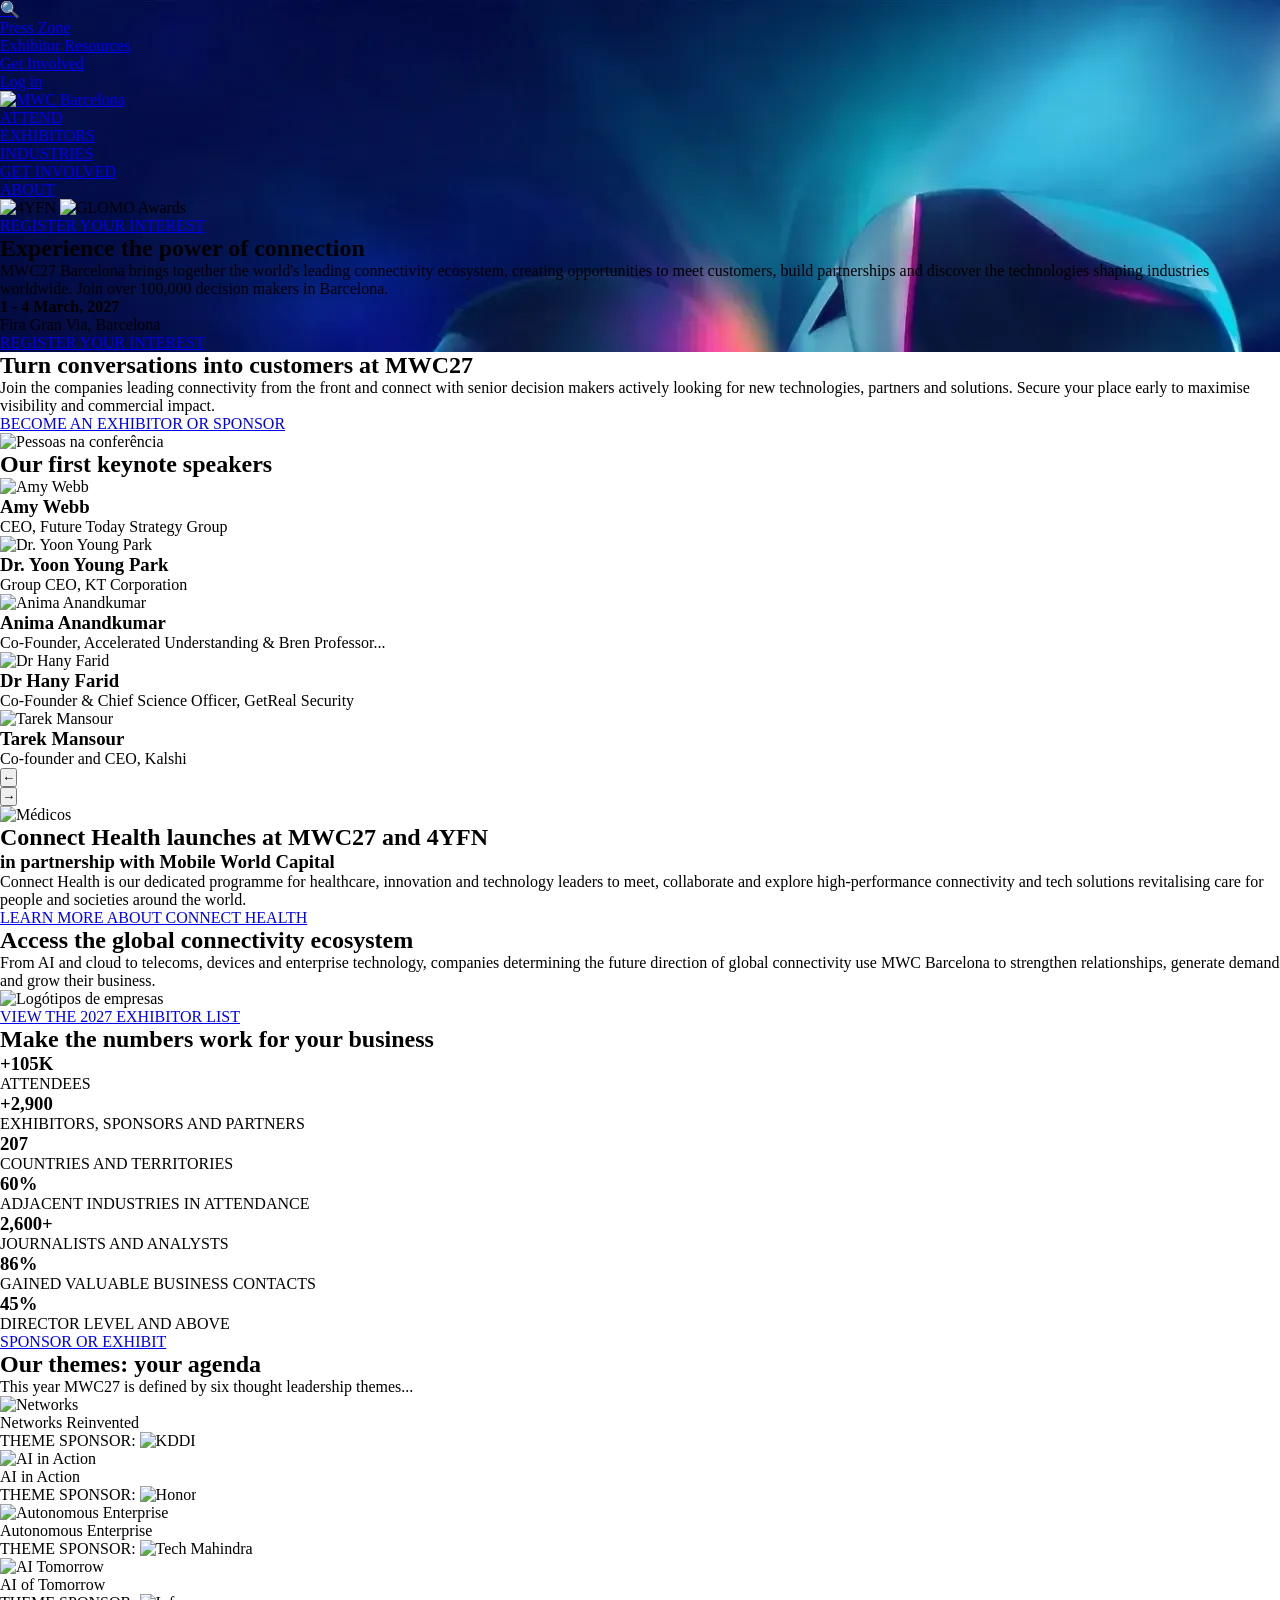
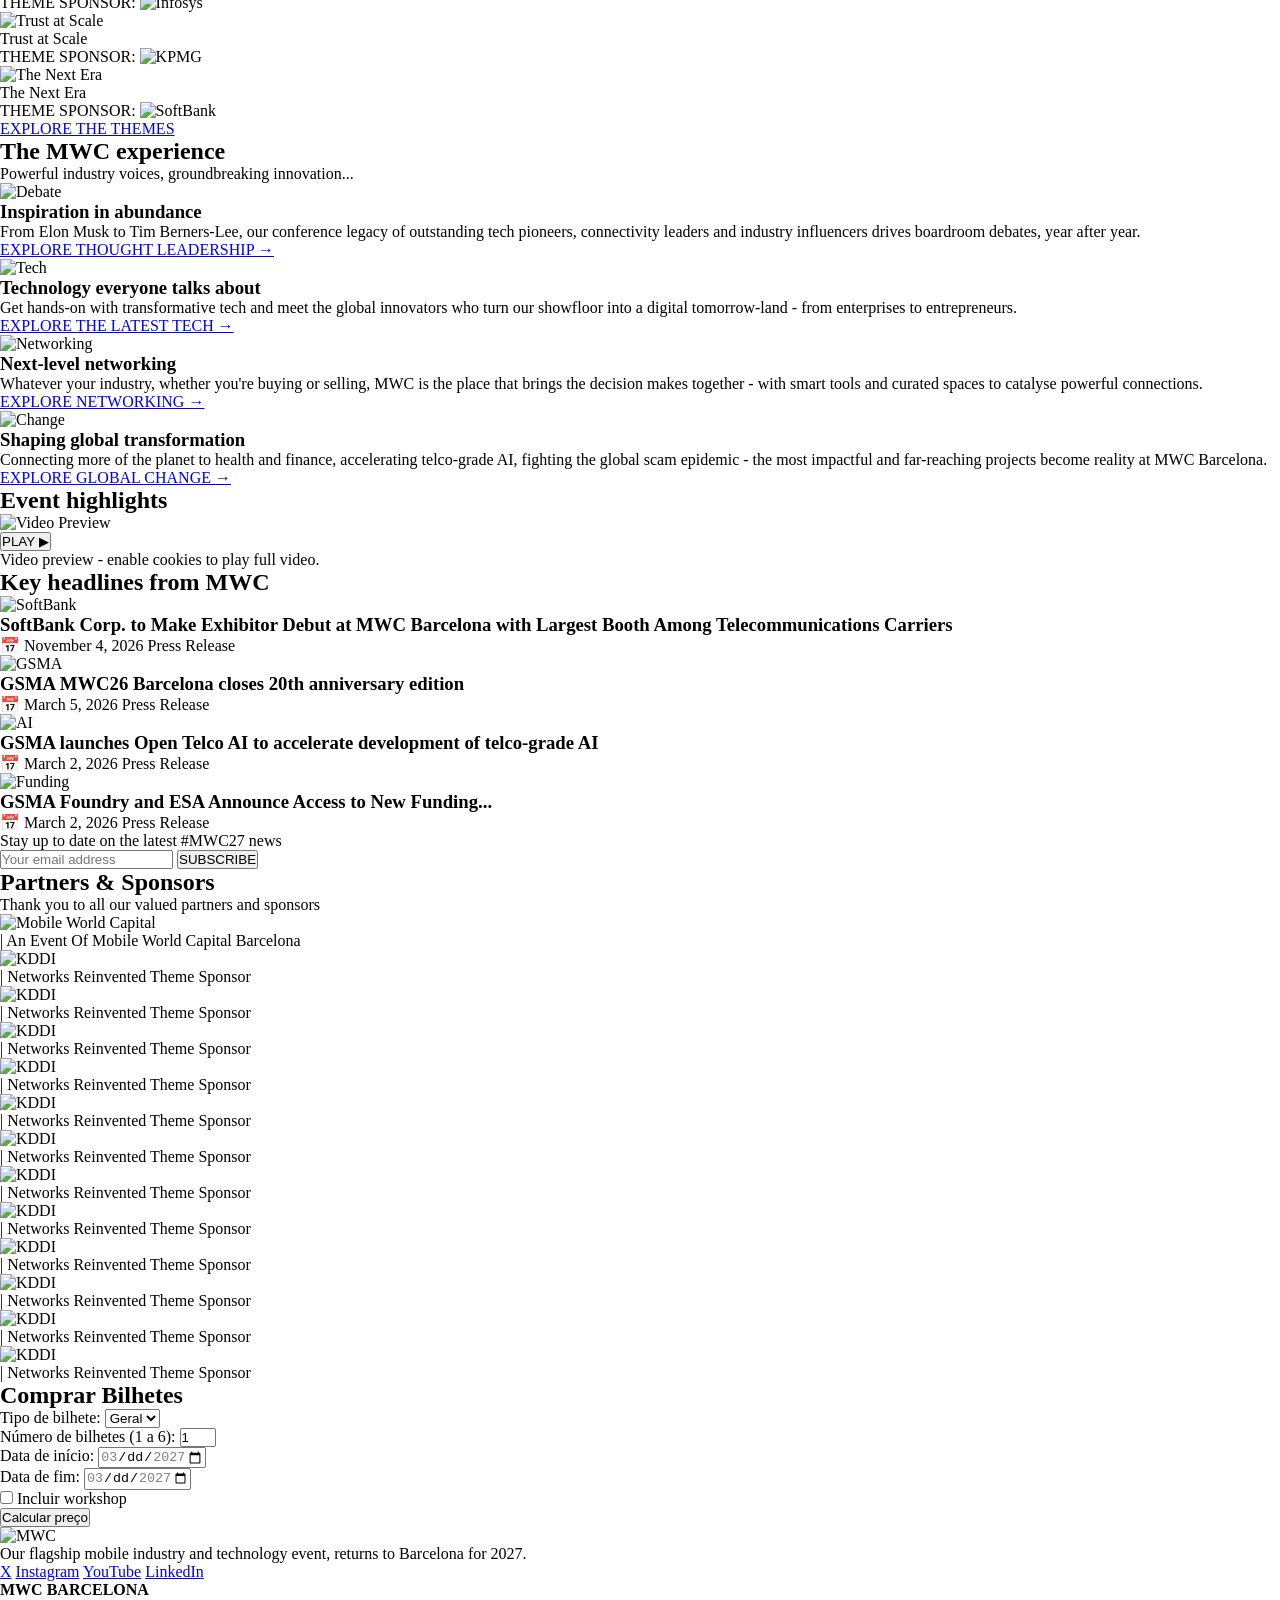
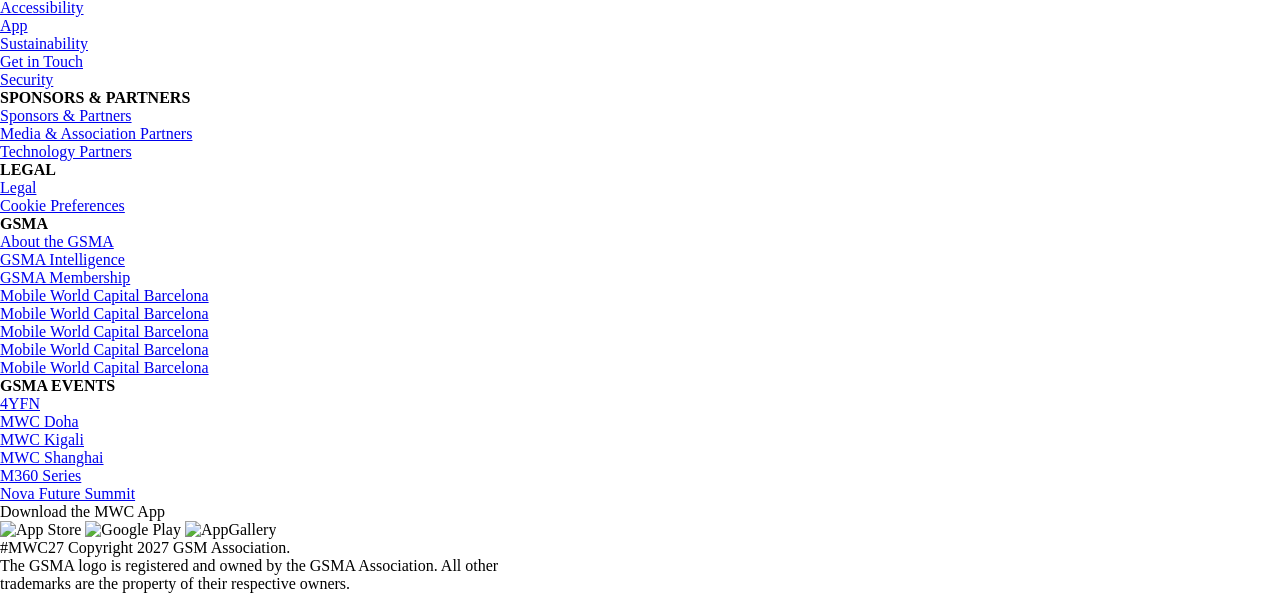
==== mwc_barcelona/index.html @ e2a510a7 "Add files via upload" ====
<!DOCTYPE html>
<html lang="en">
<head>
    <meta charset="UTF-8">
    <meta name="viewport" content="width=device-width, initial-scale=1.0">
    <title>MWC Barcelona</title>
    <link rel="stylesheet" href="style.css">
</head>
<body>

    <!-- ================= 1. HERO & HEADER (Imagem 1) ================= -->
    <div class="hero-background">
        <!-- Barra Topo -->
         
        <div class="top-bar">
            <ul class="top-links">
                <li><a href="#">🔍</a></li>
                <li><a href="#">Press Zone</a></li>
                <li><a href="#">Exhibitor Resources</a></li>
                <li><a href="#">Get Involved</a></li>
                <li><a href="#">Log in</a></li>
            </ul>
        </div>

        <!-- Header Principal -->
        <header class="main-header">
            <a href="#" class="logo-mwc">
                <img src="img/mwc-logo.png" alt="MWC Barcelona">
            </a>

            <nav class="navegacao-principal">
                <ul class="menu-links">
                    <li><a href="#">ATTEND</a></li>
                    <li><a href="#">EXHIBITORS</a></li>
                    <li><a href="#">INDUSTRIES</a></li>
                    <li><a href="#">GET INVOLVED</a></li>
                    <li><a href="#">ABOUT</a></li>
                </ul>

                <div class="logos-secundarios">
                    <img src="img/logo-4yfn.png" alt="4YFN">
                    <img src="img/logo-glomo.png" alt="GLOMO Awards">
                </div>

                <a href="#" class="botao-rosa">REGISTER YOUR INTEREST</a>
            </nav>
        </header>

        <!-- Texto do Hero -->
        <section class="hero-content">
            <h1>Experience the power of connection</h1>
            <p>MWC27 Barcelona brings together the world's leading connectivity ecosystem, creating opportunities to meet customers, build partnerships and discover the technologies shaping industries worldwide. Join over 100,000 decision makers in Barcelona.</p>
            <p class="event-details"><strong>1 - 4 March, 2027</strong><br>Fira Gran Via, Barcelona</p>
            <a href="#" class="botao-rosa">REGISTER YOUR INTEREST</a>
        </section>
    </div>

    <!-- ================= 2. TURN CONVERSATIONS (Imagem 2) ================= -->
    <section class="section-turn-conversations">
        <div class="container">
            <div class="texto">
                <h2>Turn conversations into customers at MWC27</h2>
                <p>Join the companies leading connectivity from the front and connect with senior decision makers actively looking for new technologies, partners and solutions. Secure your place early to maximise visibility and commercial impact.</p>
                <a href="#" class="botao-azul">BECOME AN EXHIBITOR OR SPONSOR</a>
            </div>
            <div class="imagem">
                <img src="img/mwc-crowd.jpg" alt="Pessoas na conferência">
            </div>
        </div>
    </section>

    <!-- ================= 3. KEYNOTE SPEAKERS (Imagem 3) ================= -->
    <section class="section-speakers">
        <h2>Our first keynote speakers</h2>
        
        <!-- CARROSSEL (Vais precisar de JS ou apenas CSS para fazer deslizar. O HTML é só a estrutura) -->
        <div class="carrossel-speakers">
            <article class="card-speaker">
                <img src="img/speaker1.jpg" alt="Amy Webb">
                <h3>Amy Webb</h3>
                <p>CEO, Future Today Strategy Group</p>
            </article>
            <article class="card-speaker">
                <img src="img/speaker2.jpg" alt="Dr. Yoon Young Park">
                <h3>Dr. Yoon Young Park</h3>
                <p>Group CEO, KT Corporation</p>
            </article>
            <article class="card-speaker">
                <img src="img/speaker3.jpg" alt="Anima Anandkumar">
                <h3>Anima Anandkumar</h3>
                <p>Co-Founder, Accelerated Understanding & Bren Professor...</p>
            </article>
            <article class="card-speaker">
                <img src="img/speaker4.jpg" alt="Dr Hany Farid">
                <h3>Dr Hany Farid</h3>
                <p>Co-Founder & Chief Science Officer, GetReal Security</p>
            </article>
            <article class="card-speaker">
                <img src="img/speaker5.jpg" alt="Tarek Mansour">
                <h3>Tarek Mansour</h3>
                <p>Co-founder and CEO, Kalshi</p>
            </article>
        </div>
        
        <!-- Botões do carrossel -->
        <div class="botoes-carrossel">
            <button type="button" class="btn-seta">←</button>
            <div class="linha-progresso"></div>
            <button type="button" class="btn-seta">→</button>
        </div>
    </section>

    <!-- ================= 4. CONNECT HEALTH (Imagem 4) ================= -->
    <section class="section-connect-health">
        <div class="container">
            <div class="imagem">
                <img src="img/doctors.jpg" alt="Médicos">
            </div>
            <div class="texto">
                <h2>Connect Health launches at MWC27 and 4YFN</h2>
                <h3>in partnership with Mobile World Capital</h3>
                <p>Connect Health is our dedicated programme for healthcare, innovation and technology leaders to meet, collaborate and explore high-performance connectivity and tech solutions revitalising care for people and societies around the world.</p>
                <a href="#" class="botao-azul">LEARN MORE ABOUT CONNECT HEALTH</a>
            </div>
        </div>
    </section>

    <!-- ================= 5. ECOSYSTEM (Imagem 5) ================= -->
    <section class="section-ecosystem">
        <h2>Access the global connectivity ecosystem</h2>
        <p>From AI and cloud to telecoms, devices and enterprise technology, companies determining the future direction of global connectivity use MWC Barcelona to strengthen relationships, generate demand and grow their business.</p>
        
        <!-- Imagem gigante do círculo com os logótipos -->
        <div class="imagem-ecossistema">
            <img src="img/circulo-empresas.png" alt="Logótipos de empresas">
        </div>
        
        <a href="#" class="botao-azul">VIEW THE 2027 EXHIBITOR LIST</a>
    </section>

    <!-- ================= 6. NÚMEROS (Imagem 6) ================= -->
    <section class="section-numeros">
        <h2>Make the numbers work for your business</h2>
        <div class="grid-numeros">
            <div class="card-numero">
                <h3>+105K</h3>
                <p>ATTENDEES</p>
            </div>
            <div class="card-numero">
                <h3>+2,900</h3>
                <p>EXHIBITORS, SPONSORS AND PARTNERS</p>
            </div>
            <div class="card-numero">
                <h3>207</h3>
                <p>COUNTRIES AND TERRITORIES</p>
            </div>
            <div class="card-numero">
                <h3>60%</h3>
                <p>ADJACENT INDUSTRIES IN ATTENDANCE</p>
            </div>
            <div class="card-numero">
                <h3>2,600+</h3>
                <p>JOURNALISTS AND ANALYSTS</p>
            </div>
            <div class="card-numero">
                <h3>86%</h3>
                <p>GAINED VALUABLE BUSINESS CONTACTS</p>
            </div>
            <div class="card-numero">
                <h3>45%</h3>
                <p>DIRECTOR LEVEL AND ABOVE</p>
            </div>
        </div>
        <a href="#" class="botao-azul">SPONSOR OR EXHIBIT</a>
    </section>

    <!-- ================= 7. THEMES (Imagem 7) ================= -->
    <section class="section-temas">
        <h2>Our themes: your agenda</h2>
        <p>This year MWC27 is defined by six thought leadership themes...</p>
        
        <div class="grid-temas">
            <article class="card-tema">
                <img src="img/tema-networks.png" alt="Networks">
                <p>Networks Reinvented</p>
                <span>THEME SPONSOR:</span>
                <img src="img/logo-kddi.png" alt="KDDI">
            </article>
            <article class="card-tema">
                <img src="img/tema-ai.png" alt="AI in Action">
                <p>AI in Action</p>
                <span>THEME SPONSOR:</span>
                <img src="img/logo-honor.png" alt="Honor">
            </article>
            <article class="card-tema">
                <img src="img/tema-autonomous.png" alt="Autonomous Enterprise">
                <p>Autonomous Enterprise</p>
                <span>THEME SPONSOR:</span>
                <img src="img/logo-techm.png" alt="Tech Mahindra">
            </article>
            <article class="card-tema">
                <img src="img/tema-ai-tomorrow.png" alt="AI Tomorrow">
                <p>AI of Tomorrow</p>
                <span>THEME SPONSOR:</span>
                <img src="img/logo-infosys.png" alt="Infosys">
            </article>
            <article class="card-tema">
                <img src="img/tema-trust.png" alt="Trust at Scale">
                <p>Trust at Scale</p>
                <span>THEME SPONSOR:</span>
                <img src="img/logo-kpmg.png" alt="KPMG">
            </article>
            <article class="card-tema">
                <img src="img/tema-era.png" alt="The Next Era">
                <p>The Next Era</p>
                <span>THEME SPONSOR:</span>
                <img src="img/logo-softbank.png" alt="SoftBank">
            </article>
        </div>
        <a href="#" class="botao-azul">EXPLORE THE THEMES</a>
    </section>

    <!-- ================= 8. MWC EXPERIENCE (Imagem 8) ================= -->
    <section class="section-experience">
        <h2>The MWC experience</h2>
        <p>Powerful industry voices, groundbreaking innovation...</p>
        
        <div class="grid-experience">
            <article class="card-experience">
                <img src="img/exp1.jpg" alt="Debate">
                <h3>Inspiration in abundance</h3>
                <p>From Elon Musk to Tim Berners-Lee, our conference legacy of outstanding tech pioneers, connectivity leaders and industry influencers drives boardroom debates, year after year.</p>
                <a href="#">EXPLORE THOUGHT LEADERSHIP →</a>
            </article>
            <article class="card-experience">
                <img src="img/exp2.jpg" alt="Tech">
                <h3>Technology everyone talks about</h3>
                <p>Get hands-on with transformative tech and meet the global innovators who turn our showfloor into a digital tomorrow-land - from enterprises to entrepreneurs.</p>
                <a href="#">EXPLORE THE LATEST TECH →</a>
            </article>
            <article class="card-experience">
                <img src="img/exp3.jpg" alt="Networking">
                <h3>Next-level networking</h3>
                <p>Whatever your industry, whether you're buying or selling, MWC is the place that brings the decision makes together - with smart tools and curated spaces to catalyse powerful connections.</p>
                <a href="#">EXPLORE NETWORKING →</a>
            </article>
            <article class="card-experience">
                <img src="img/exp4.jpg" alt="Change">
                <h3>Shaping global transformation</h3>
                <p>Connecting more of the planet to health and finance, accelerating telco-grade AI, fighting the global scam epidemic - the most impactful and far-reaching projects become reality at MWC Barcelona.</p>
                <a href="#">EXPLORE GLOBAL CHANGE →</a>
            </article>
        </div>
    </section>

    <!-- ================= 9. EVENT HIGHLIGHTS (Imagem 9) ================= -->
    <section class="section-highlights">
        <h2>Event highlights</h2>
        <div class="video-container">
            <img src="img/video-placeholder.jpg" alt="Video Preview">
            <!-- Só para simular a barra do player de vídeo -->
            <div class="video-overlay">
                <button class="btn-play">PLAY ▶</button>
                <p>Video preview - enable cookies to play full video.</p>
            </div>
        </div>
    </section>

    <!-- ================= 10. HEADLINES (Imagem 10) ================= -->
    <section class="section-headlines">
        <h2>Key headlines from MWC</h2>
        
        <div class="layout-headlines">
            <!-- Notícia Grande à Esquerda -->
            <article class="noticia-destaque">
                <img src="img/news-main.jpg" alt="SoftBank">
                <h3>SoftBank Corp. to Make Exhibitor Debut at MWC Barcelona with Largest Booth Among Telecommunications Carriers</h3>
                <p class="data">📅 November 4, 2026 <span class="tag-rosa">Press Release</span></p>
            </article>

            <!-- Notícias Pequenas à Direita -->
            <div class="noticias-secundarias">
                <article class="noticia-pequena">
                    <img src="img/news1.jpg" alt="GSMA">
                    <div>
                        <h3>GSMA MWC26 Barcelona closes 20th anniversary edition</h3>
                        <p class="data">📅 March 5, 2026 <span class="tag-rosa">Press Release</span></p>
                    </div>
                </article>
                <article class="noticia-pequena">
                    <img src="img/news2.jpg" alt="AI">
                    <div>
                        <h3>GSMA launches Open Telco AI to accelerate development of telco-grade AI</h3>
                        <p class="data">📅 March 2, 2026 <span class="tag-rosa">Press Release</span></p>
                    </div>
                </article>
                <article class="noticia-pequena">
                    <img src="img/news3.jpg" alt="Funding">
                    <div>
                        <h3>GSMA Foundry and ESA Announce Access to New Funding...</h3>
                        <p class="data">📅 March 2, 2026 <span class="tag-rosa">Press Release</span></p>
                    </div>
                </article>
            </div>
        </div>
    </section>

    <!-- ================= 11. NEWSLETTER (Imagem 11) ================= -->
    <section class="section-newsletter">
        <div class="container">
            <p>Stay up to date on the latest #MWC27 news</p>
            <form>
                <input type="email" placeholder="Your email address">
                <button type="button">SUBSCRIBE</button>
            </form>
        </div>
    </section>

    <!-- ================= 12. PARTNERS (Imagem 12) ================= -->
    <section class="section-partners">
        <h2>Partners & Sponsors</h2>
        <p>Thank you to all our valued partners and sponsors</p>
        
        <div class="grid-partners">
            <!-- Exemplo de um logótipo. Vais repetir para todos -->
            <div class="partner-card">
                <img src="img/partner1.png" alt="Mobile World Capital">
                <p>| An Event Of Mobile World Capital Barcelona</p>
            </div>
            <div class="partner-card">
                <img src="img/partner2.png" alt="KDDI">
                <p>| Networks Reinvented Theme Sponsor</p>
            </div>
            <div class="partner-card">
                <img src="img/partner2.png" alt="KDDI">
                <p>| Networks Reinvented Theme Sponsor</p>
            </div>
            <div class="partner-card">
                <img src="img/partner2.png" alt="KDDI">
                <p>| Networks Reinvented Theme Sponsor</p>
            </div>
            <div class="partner-card">
                <img src="img/partner2.png" alt="KDDI">
                <p>| Networks Reinvented Theme Sponsor</p>
            </div>
            <div class="partner-card">
                <img src="img/partner2.png" alt="KDDI">
                <p>| Networks Reinvented Theme Sponsor</p>
            </div>
            <div class="partner-card">
                <img src="img/partner2.png" alt="KDDI">
                <p>| Networks Reinvented Theme Sponsor</p>
            </div>
            <div class="partner-card">
                <img src="img/partner2.png" alt="KDDI">
                <p>| Networks Reinvented Theme Sponsor</p>
            </div>
            <div class="partner-card">
                <img src="img/partner2.png" alt="KDDI">
                <p>| Networks Reinvented Theme Sponsor</p>
            </div>
            <div class="partner-card">
                <img src="img/partner2.png" alt="KDDI">
                <p>| Networks Reinvented Theme Sponsor</p>
            </div>
            <div class="partner-card">
                <img src="img/partner2.png" alt="KDDI">
                <p>| Networks Reinvented Theme Sponsor</p>
            </div>
            <div class="partner-card">
                <img src="img/partner2.png" alt="KDDI">
                <p>| Networks Reinvented Theme Sponsor</p>
            </div>
            <div class="partner-card">
                <img src="img/partner2.png" alt="KDDI">
                <p>| Networks Reinvented Theme Sponsor</p>
            </div>
        </div>
    </section>

        <!-- ================= SECÇÃO DE BILHETES ================= -->
    <section class="section-bilhetes">
        <div class="container-bilhetes">
            <h2>Comprar Bilhetes</h2>
            
            <!-- FORMULÁRIO -->
            <form id="form-bilhetes">
                
                <!-- Tipo de Bilhete -->
                <div class="campo-form">
                    <label for="tipo-bilhete">Tipo de bilhete:</label>
                    <select id="tipo-bilhete">
                        <option value="geral">Geral</option>
                        <option value="vip">VIP</option>
                    </select>
                </div>

                <!-- Número de Bilhetes -->
                <div class="campo-form">
                    <label for="num-bilhetes">Número de bilhetes (1 a 6):</label>
                    <input type="number" id="num-bilhetes" min="1" max="6" value="1">
                </div>

                <!-- Datas -->
                <div class="campo-form">
                    <label for="data-inicio">Data de início:</label>
                    <input type="date" id="data-inicio" min="2027-03-15" max="2027-03-21">
                </div>

                <div class="campo-form">
                    <label for="data-fim">Data de fim:</label>
                    <input type="date" id="data-fim" min="2027-03-15" max="2027-03-21">
                </div>

                <!-- Workshop -->
                <div class="campo-form checkbox-form">
                    <label>
                        <input type="checkbox" id="incluir-workshop"> Incluir workshop
                    </label>
                </div>

                <!-- Botão -->
                <button type="button" id="btn-calcular">Calcular preço</button>
            </form>

            <!-- ÁREA DE RESULTADOS (O JavaScript vai preencher e mostrar isto) -->
            <div id="resultados" style="display: none;">
                
                <h3>Programa</h3>
                <ul id="lista-programa"></ul>

                <h3>Bilhetes</h3>
                <p id="lista-bilhetes"></p>

                <h3>Preço Total</h3>
                <p id="preco-total">
                    <span id="valor-total"></span> 
                    <button type="button" id="btn-detalhes">(ver detalhes)</button>
                </p>
                
                <!-- Caixa de detalhes escondida -->
                <div id="detalhes-preco" style="display: none;"></div>

                <!-- Botões de Ação -->
                <div id="acoes" style="display: none;">
                    <button type="button" id="btn-confirmar">Confirmar</button>
                    <button type="button" id="btn-cancelar">Cancelar</button>
                </div>

                <!-- Formulário Final do Comprador -->
                <div id="form-comprador" style="display: none;">
                    <h3>Dados do Comprador</h3>
                    <label for="nome">Nome:</label>
                    <input type="text" id="nome">
                    
                    <label for="email">Email:</label>
                    <input type="email" id="email">
                    
                    <p id="erro-comprador" style="display: none; color: red;"></p>
                    
                    <button type="button" id="btn-finalizar">Finalizar Compra</button>
                </div>

                <!-- Mensagem de Sucesso -->
                <p id="mensagem-sucesso" style="display: none;"></p>

            </div>
        </div>
    </section>


    <!-- ================= 13. FOOTER (Imagem 13) ================= -->
    <footer class="main-footer">
        <div class="footer-content">
            <div class="footer-col logo-col">
                <img src="img/mwc-logo-branco.png" alt="MWC">
                <p>Our flagship mobile industry and technology event, returns to Barcelona for 2027.</p>
                <div class="redes-sociais">
                    <!-- Ícones SVG das redes sociais -->
                    <a href="#">X</a>
                    <a href="#">Instagram</a>
                    <a href="#">YouTube</a>
                    <a href="#">LinkedIn</a>
                </div>
            </div>
            
            <div class="footer-col">
                <h4>MWC BARCELONA</h4>
                <ul>
                    <li><a href="#">Accessibility</a></li>
                    <li><a href="#">App</a></li>
                    <li><a href="#">Sustainability</a></li>
                    <li><a href="#">Get in Touch</a></li>
                    <li><a href="#">Security</a></li>
                </ul>
            </div>

            <div class="footer-col">
                <h4>SPONSORS & PARTNERS</h4>
                <ul>
                    <li><a href="#">Sponsors & Partners</a></li>
                    <li><a href="#">Media & Association Partners</a></li>
                    <li><a href="#">Technology Partners</a></li>
                </ul>
                <h4>LEGAL</h4>
                <ul>
                    <li><a href="#">Legal</a></li>
                    <li><a href="#">Cookie Preferences</a></li>
                </ul>
            </div>

            <div class="footer-col">
                <h4>GSMA</h4>
                <ul>
                    <li><a href="#">About the GSMA</a></li>
                    <li><a href="#">GSMA Intelligence</a></li>
                    <li><a href="#">GSMA Membership</a></li>
                    <li><a href="#">Mobile World Capital Barcelona</a></li>
                    <li><a href="#">Mobile World Capital Barcelona</a></li>
                    <li><a href="#">Mobile World Capital Barcelona</a></li>
                    <li><a href="#">Mobile World Capital Barcelona</a></li>
                    <li><a href="#">Mobile World Capital Barcelona</a></li>
                </ul>
            </div>

            <div class="footer-col">
                <h4>GSMA EVENTS</h4>
                <ul>
                    <li><a href="#">4YFN</a></li>
                    <li><a href="#">MWC Doha</a></li>
                    <li><a href="#">MWC Kigali</a></li>
                    <li><a href="#">MWC Shanghai</a></li>
                    <li><a href="#">M360 Series</a></li>
                    <li><a href="#">Nova Future Summit</a></li>
                </ul>
            </div>
        </div>
        
        <div class="footer-bottom">
            <div class="app-download">
                <p>Download the MWC App</p>
                <div class="botoes-app">
                    <img src="img/app-store.png" alt="App Store">
                    <img src="img/google-play.png" alt="Google Play">
                    <img src="img/app-gallery.png" alt="AppGallery">
                </div>
            </div>
            <div class="copyright">
                <p>#MWC27 Copyright 2027 GSM Association.<br>The GSMA logo is registered and owned by the GSMA Association. All other<br>trademarks are the property of their respective owners.</p>
            </div>
        </div>
    </footer>

    <script src="script.js"></script>
</body>
</html>
---- mwc_barcelona/style.css ----
*{
    padding: 0;
    margin: 0;
    
}

.hero-background{
    background-image: url(imgs/header/imgi_84_mwcbarcelona_fallback_hero_bg.webp);
}
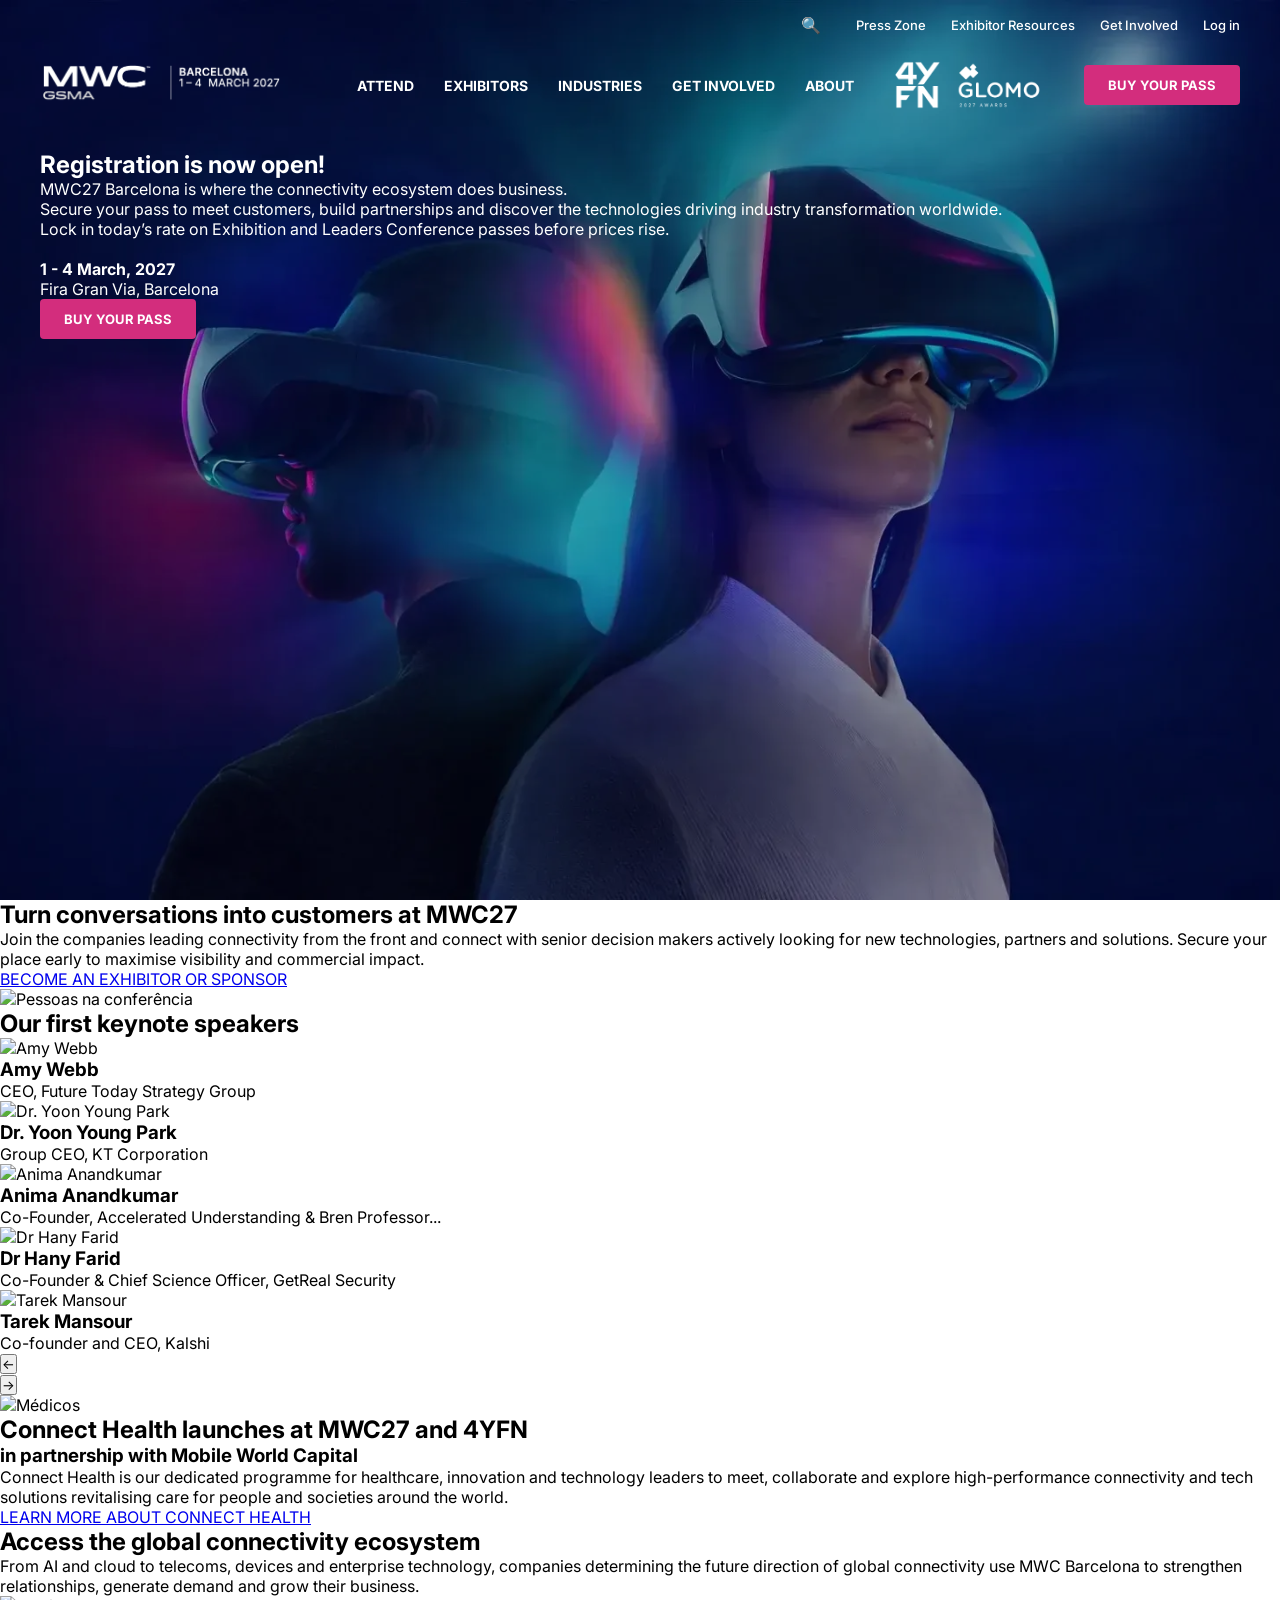
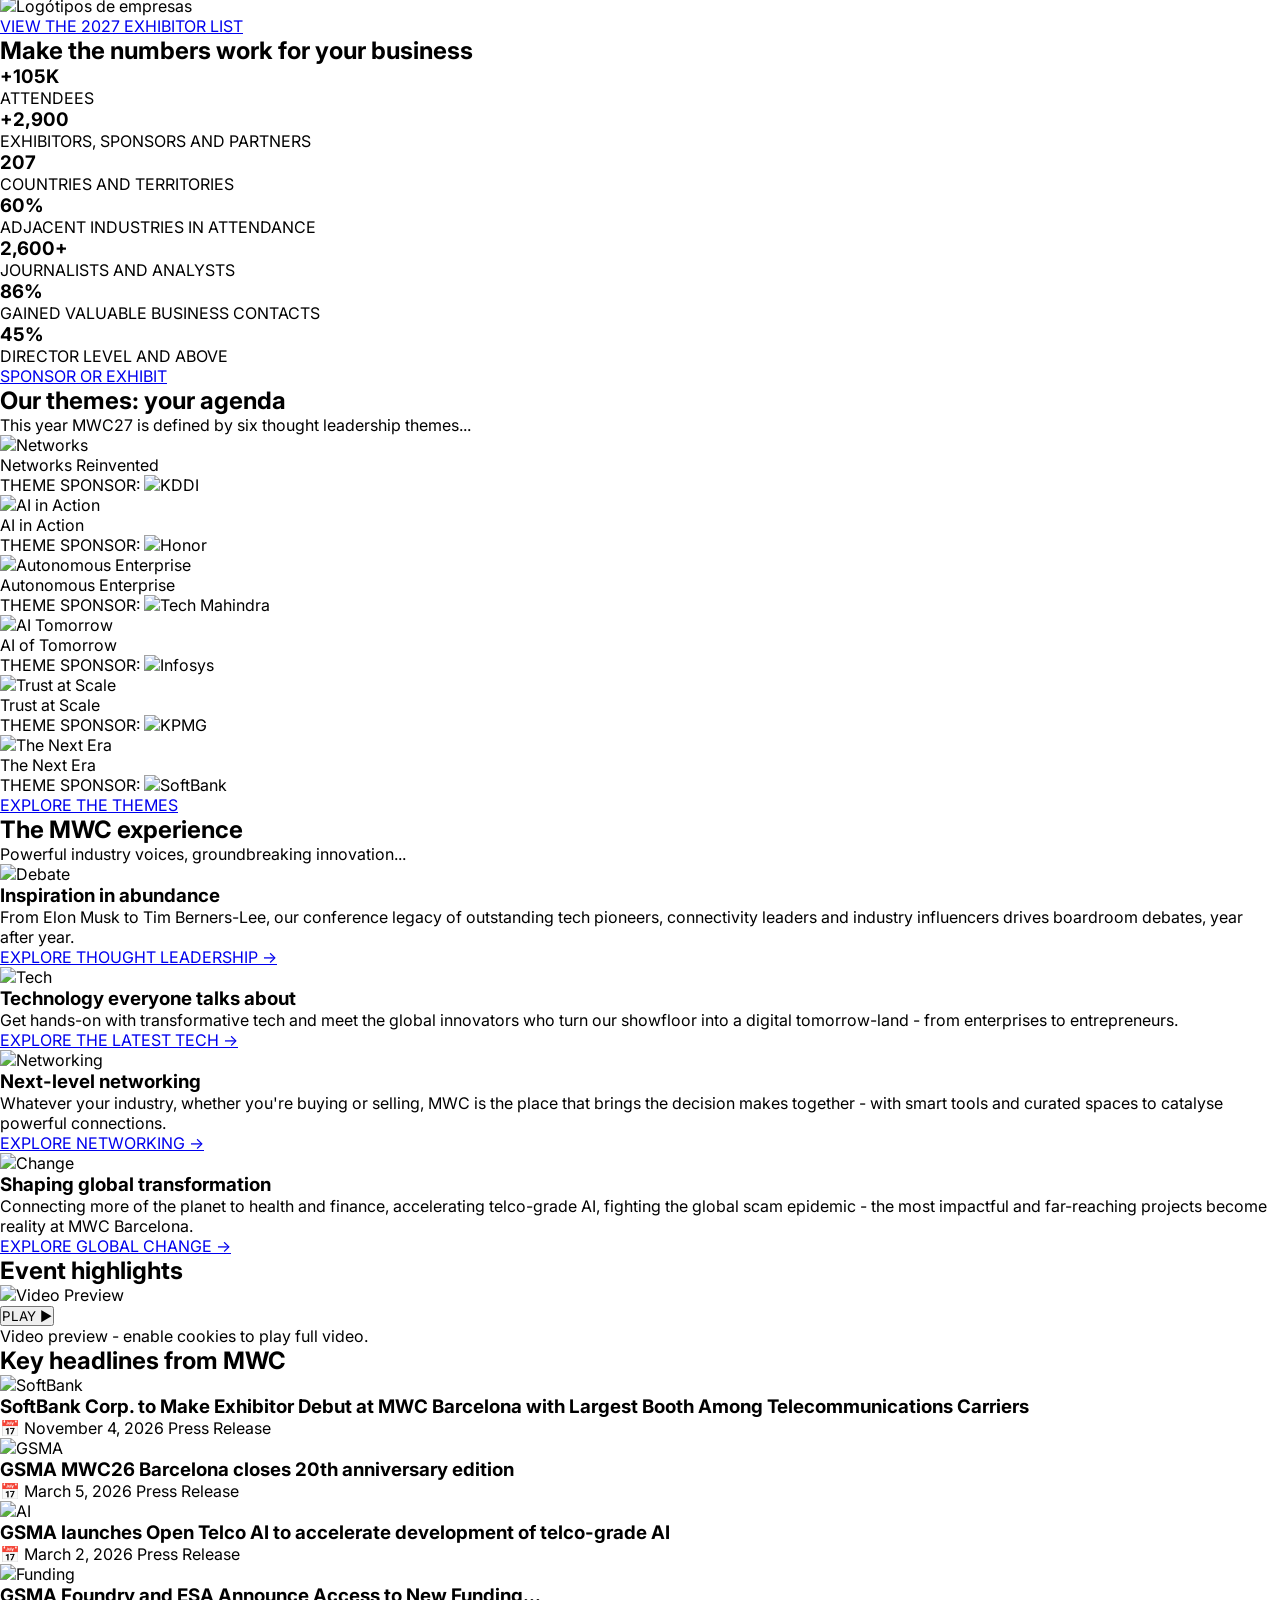
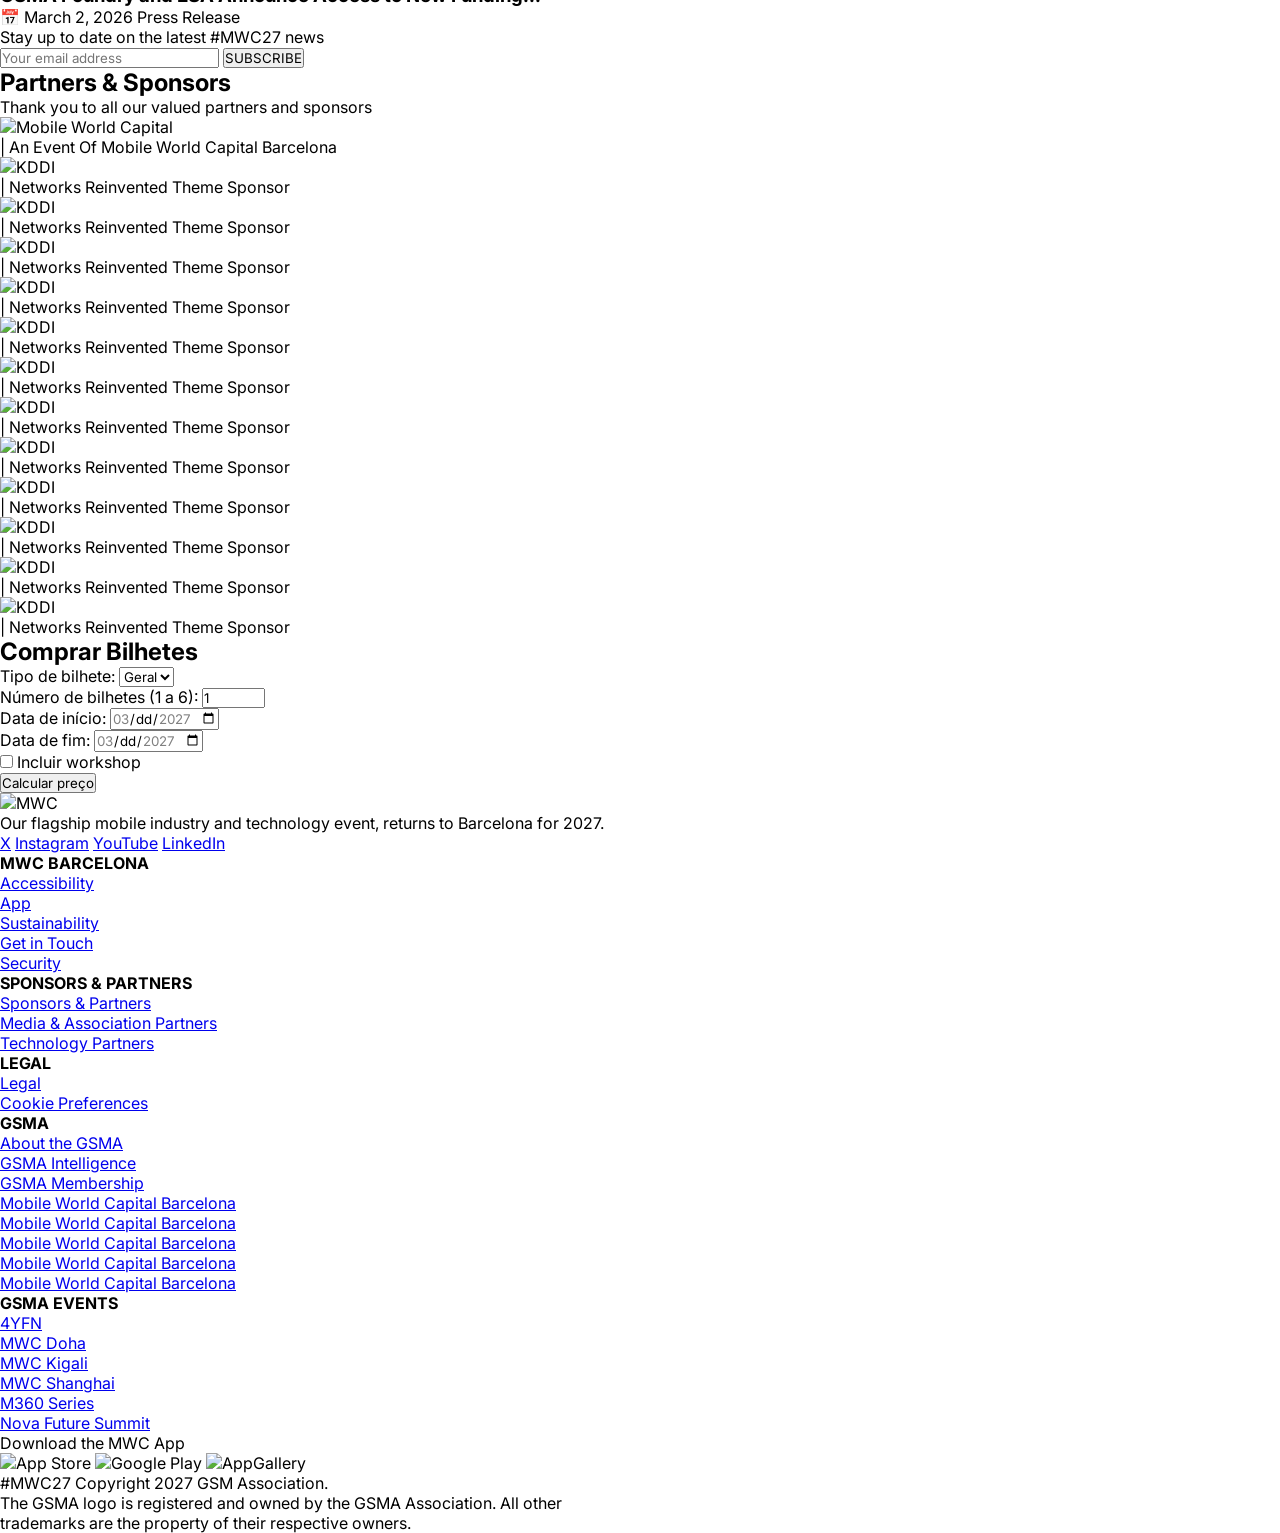
==== commit 5a3a9f27: "Update print statement from 'Hello' to 'Goodbye'" ====
--- a/mwc_barcelona/index.html
+++ b/mwc_barcelona/index.html
@@ -25,7 +25,7 @@
         <!-- Header Principal -->
         <header class="main-header">
             <a href="#" class="logo-mwc">
-                <img src="img/mwc-logo.png" alt="MWC Barcelona">
+                <img src="imgs/header/imgi_90_MWCB27_Logo.webp" alt="MWC Barcelona">
             </a>
 
             <nav class="navegacao-principal">
@@ -38,20 +38,21 @@
                 </ul>
 
                 <div class="logos-secundarios">
-                    <img src="img/logo-4yfn.png" alt="4YFN">
-                    <img src="img/logo-glomo.png" alt="GLOMO Awards">
-                </div>
-
-                <a href="#" class="botao-rosa">REGISTER YOUR INTEREST</a>
+                    <img src="imgs/header/imgi_91_logo-4yfn-2024.png" alt="4YFN">
+                    <img src="imgs/header/imgi_92_MWCB27_GLOMO_Logo_Only_White_RGB.png" alt="GLOMO Awards">
+                </div>
+
+                <a href="#" class="botao-rosa">BUY YOUR PASS</a>
             </nav>
         </header>
 
         <!-- Texto do Hero -->
         <section class="hero-content">
-            <h1>Experience the power of connection</h1>
-            <p>MWC27 Barcelona brings together the world's leading connectivity ecosystem, creating opportunities to meet customers, build partnerships and discover the technologies shaping industries worldwide. Join over 100,000 decision makers in Barcelona.</p>
+            <h1>Registration is now open!</h1>
+            <p> MWC27 Barcelona is where the connectivity ecosystem does business.<br>Secure your pass to meet customers, build partnerships and discover the technologies driving industry transformation worldwide. </p>
+            <p>Lock in today’s rate on Exhibition and Leaders Conference passes before prices rise. </p><br>
             <p class="event-details"><strong>1 - 4 March, 2027</strong><br>Fira Gran Via, Barcelona</p>
-            <a href="#" class="botao-rosa">REGISTER YOUR INTEREST</a>
+            <a href="#" class="botao-rosa">BUY YOUR PASS</a>
         </section>
     </div>
 
@@ -60,7 +61,7 @@
         <div class="container">
             <div class="texto">
                 <h2>Turn conversations into customers at MWC27</h2>
-                <p>Join the companies leading connectivity from the front and connect with senior decision makers actively looking for new technologies, partners and solutions. Secure your place early to maximise visibility and commercial impact.</p>
+                <p width="">Join the companies leading connectivity from the front and connect with senior decision makers actively looking for new technologies, partners and solutions. Secure your place early to maximise visibility and commercial impact.</p>
                 <a href="#" class="botao-azul">BECOME AN EXHIBITOR OR SPONSOR</a>
             </div>
             <div class="imagem">
@@ -553,4 +554,4 @@
 
     <script src="script.js"></script>
 </body>
-</html>+</html>
--- a/mwc_barcelona/style.css
+++ b/mwc_barcelona/style.css
@@ -1,9 +1,124 @@
+
+@import url('https://fonts.googleapis.com/css2?family=Inter:ital,opsz,wght@0,14..32,100..900;1,14..32,100..900&family=Poppins:ital,wght@0,100;0,200;0,300;0,400;0,500;0,600;0,700;0,800;0,900;1,100;1,200;1,300;1,400;1,500;1,600;1,700;1,800;1,900&family=Roboto:ital,wght@0,100..900;1,100..900&display=swap');
+
 *{
     padding: 0;
     margin: 0;
-    
+    box-sizing: border-box;
+    font-family: 'Inter', Arial, sans-serif;
 }
 
 .hero-background{
     background-image: url(imgs/header/imgi_84_mwcbarcelona_fallback_hero_bg.webp);
-}+    background-size: cover;
+    background-position: center;
+    background-repeat: no-repeat;
+    min-height: 100vh;
+    color: white;
+    display: flex;
+    flex-direction: column;
+    background-color: rgba(0, 0, 0, 0.3);
+    background-blend-mode: overlay;
+
+}
+
+.top-bar{
+    display: flex;
+    justify-content: flex-end;
+    align-items: center;
+    padding: 15px 40px 5px 40px;
+    font-size: 13px;
+    
+}
+
+
+.top-links {
+    display: flex;
+    gap: 25px;
+    list-style: none;
+    align-items: center;
+}
+
+.top-links a {
+    color: white;
+    text-decoration: none;
+    font-weight: 500;
+}
+
+.top-links li:first-child a {
+    font-size: 16px;
+    margin-right: 10px;
+}
+
+/* =====HEADER PRINCIPAL===== */
+
+.main-header{
+    display: flex;
+    justify-content: space-between;
+    align-items: center;
+    padding: 20px 40px;
+    width: 100%;
+    
+}
+
+.logo-mwc img{
+    height: 45px;
+    width: auto;
+}
+
+.navegacao-principal{
+    display: flex;
+    align-items: center;
+    gap: 40px;
+}
+
+.menu-links {
+    display: flex;
+    list-style: none;
+    gap: 30px;
+}
+
+.menu-links a{
+    color: white;
+    text-decoration: none;
+    font-weight: bold;
+    font-size: 14px;
+}
+
+.menu-links a:hover{
+    color: #3c008c;
+}
+
+.logos-secundarios{
+    display: flex;
+    align-items: center;
+    gap: 15px;
+}
+
+.logos-secundarios img{
+    height: auto;
+    width: auto;
+    max-width: 100px;
+    max-height: 50px;
+}
+
+.hero-content{
+    padding: 20px 40px;
+}
+
+
+.botao-rosa{
+    background-color: rgb(211, 45, 125);
+    color: white;
+    text-decoration: none;
+    padding: 12px 24px;
+    font-weight: bold;
+    font-size: 13px;
+    border-radius: 4px;
+    transition: background-color 0.3s;
+    display: inline-block;
+}
+
+.botao-rosa:hover{
+    background-color: #c00068;
+}
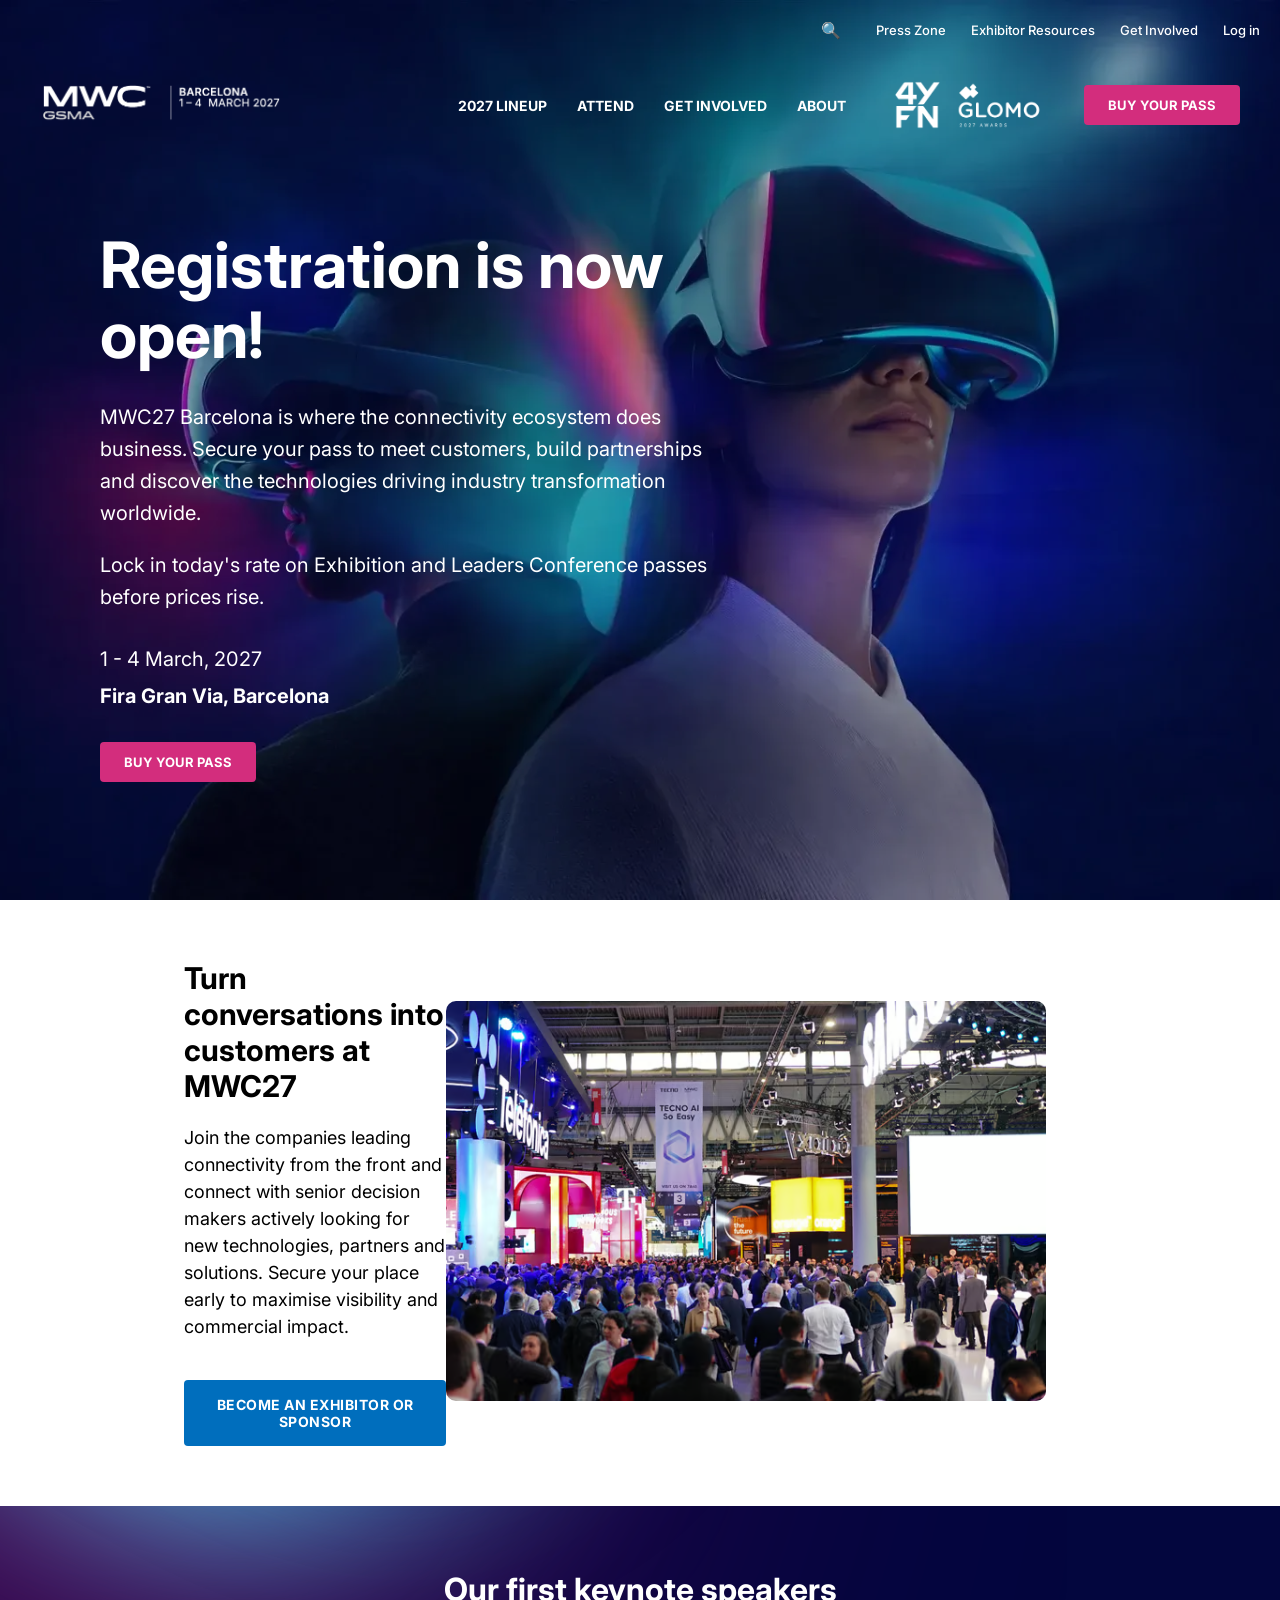
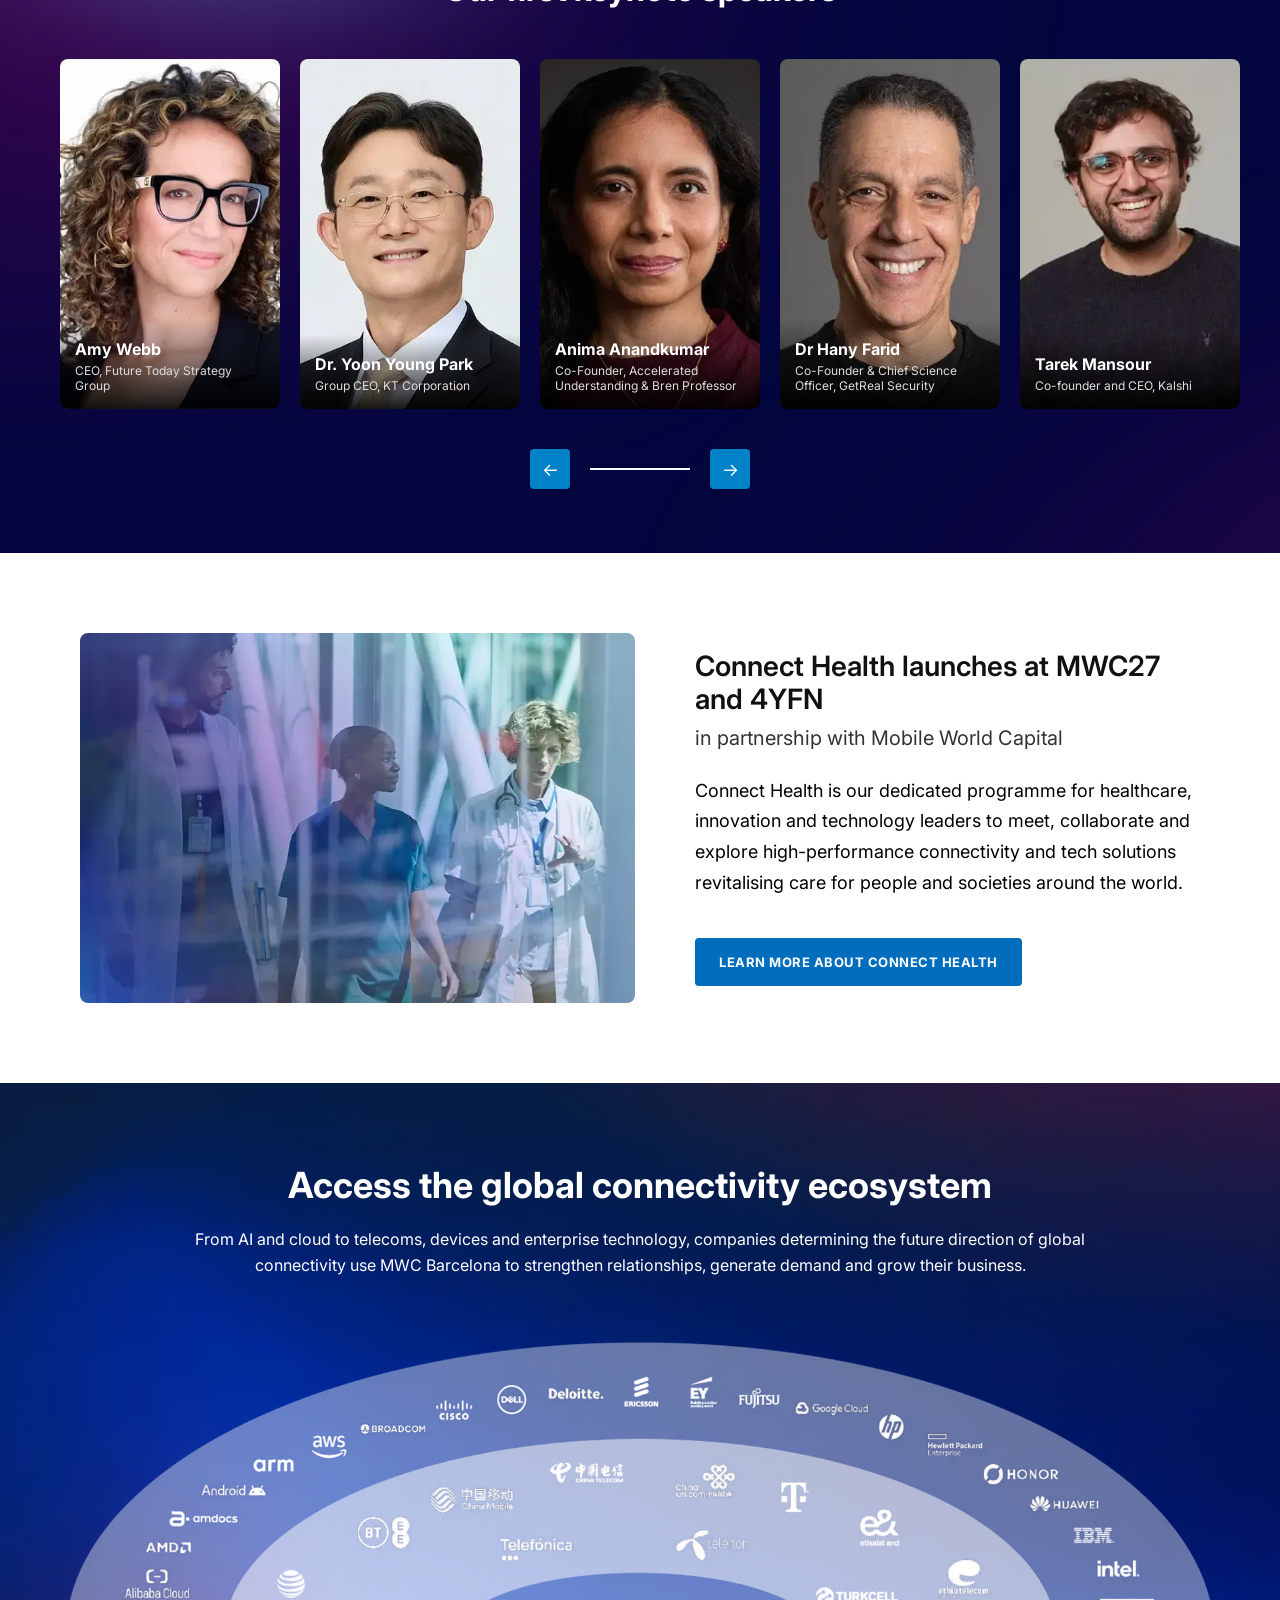
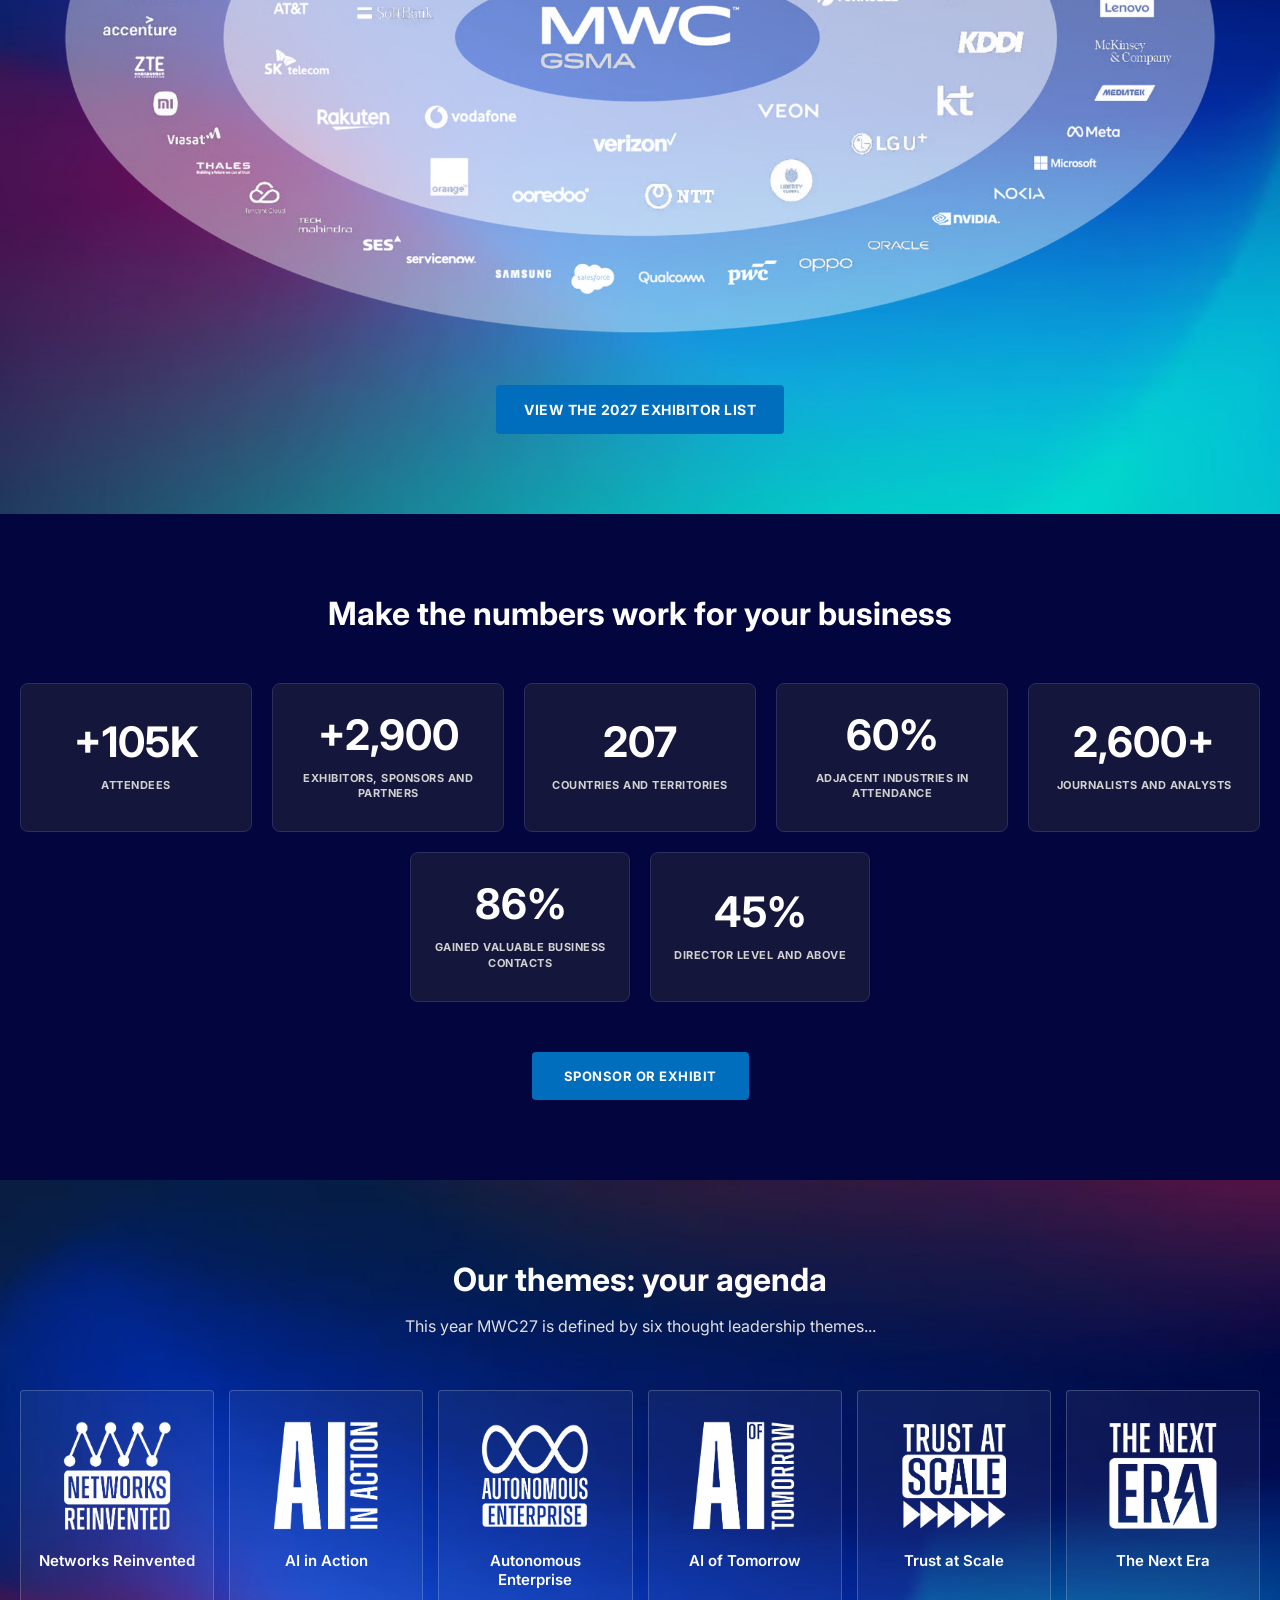
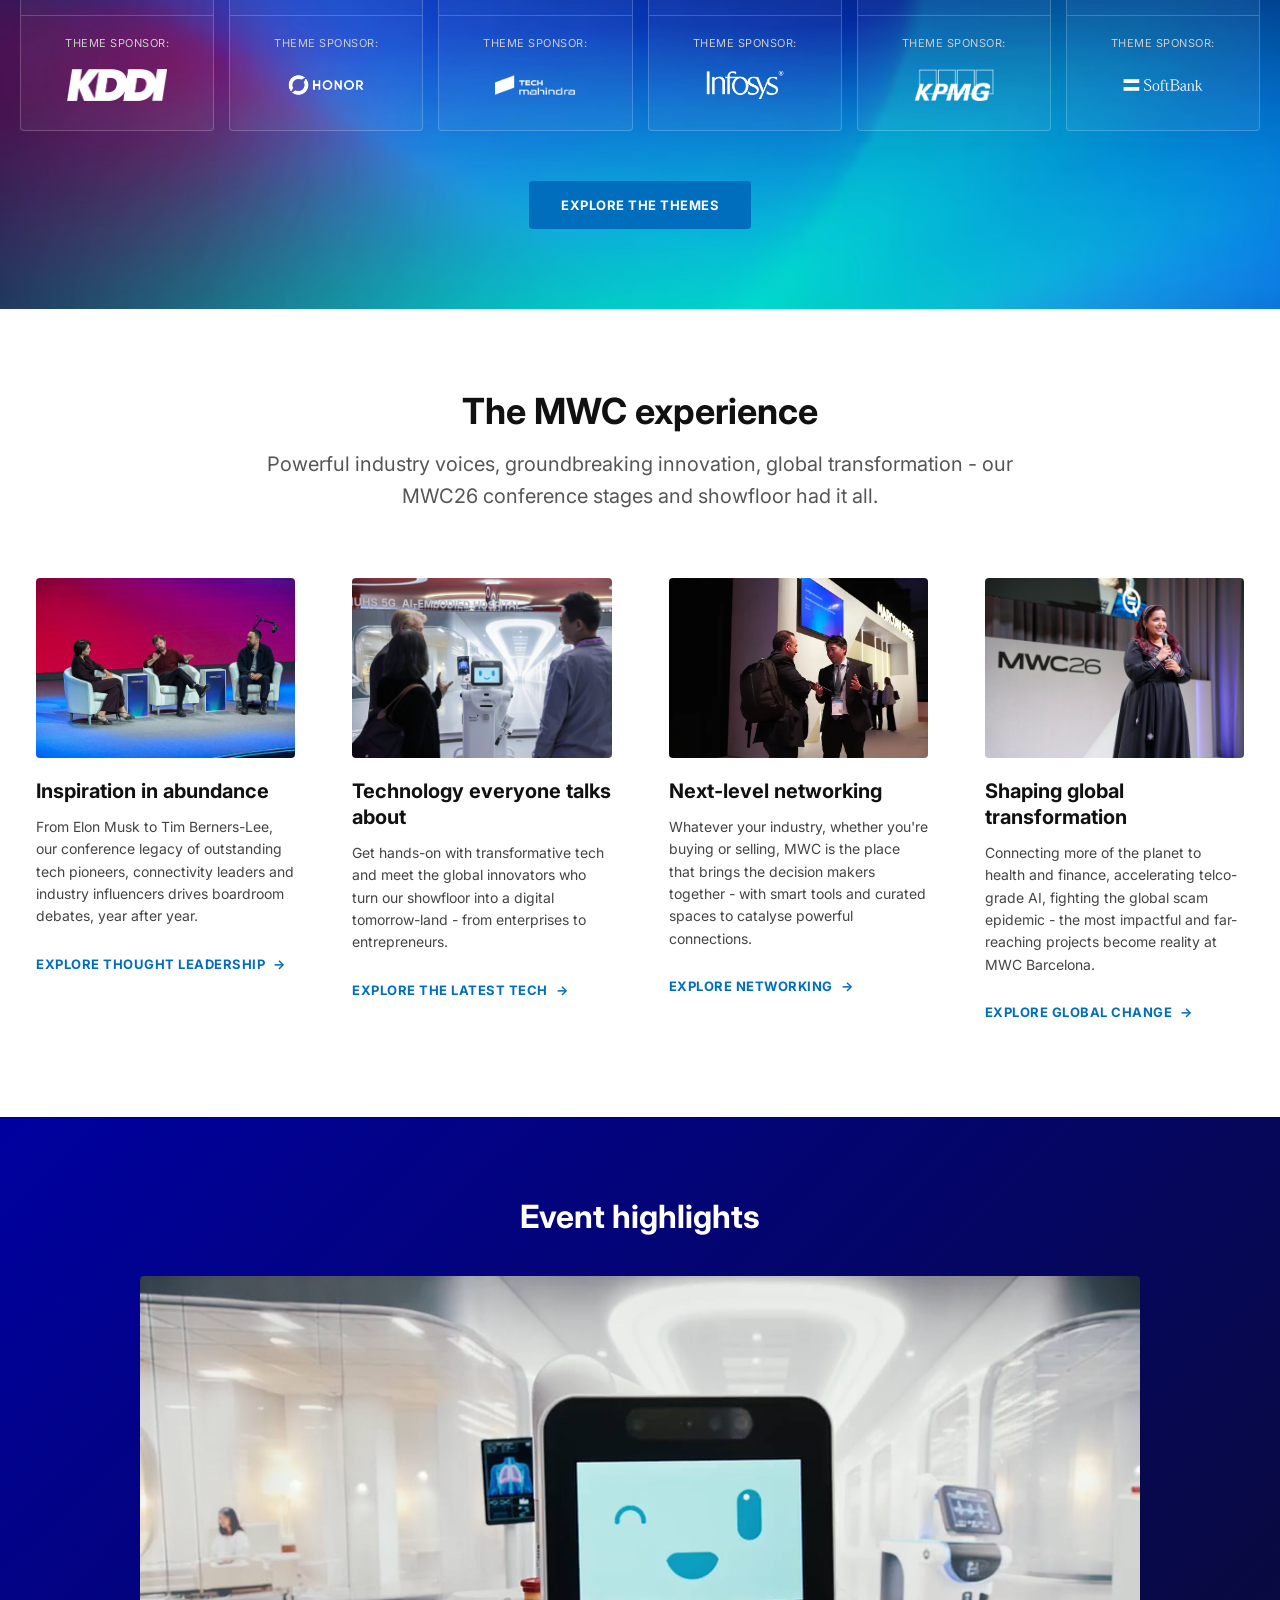
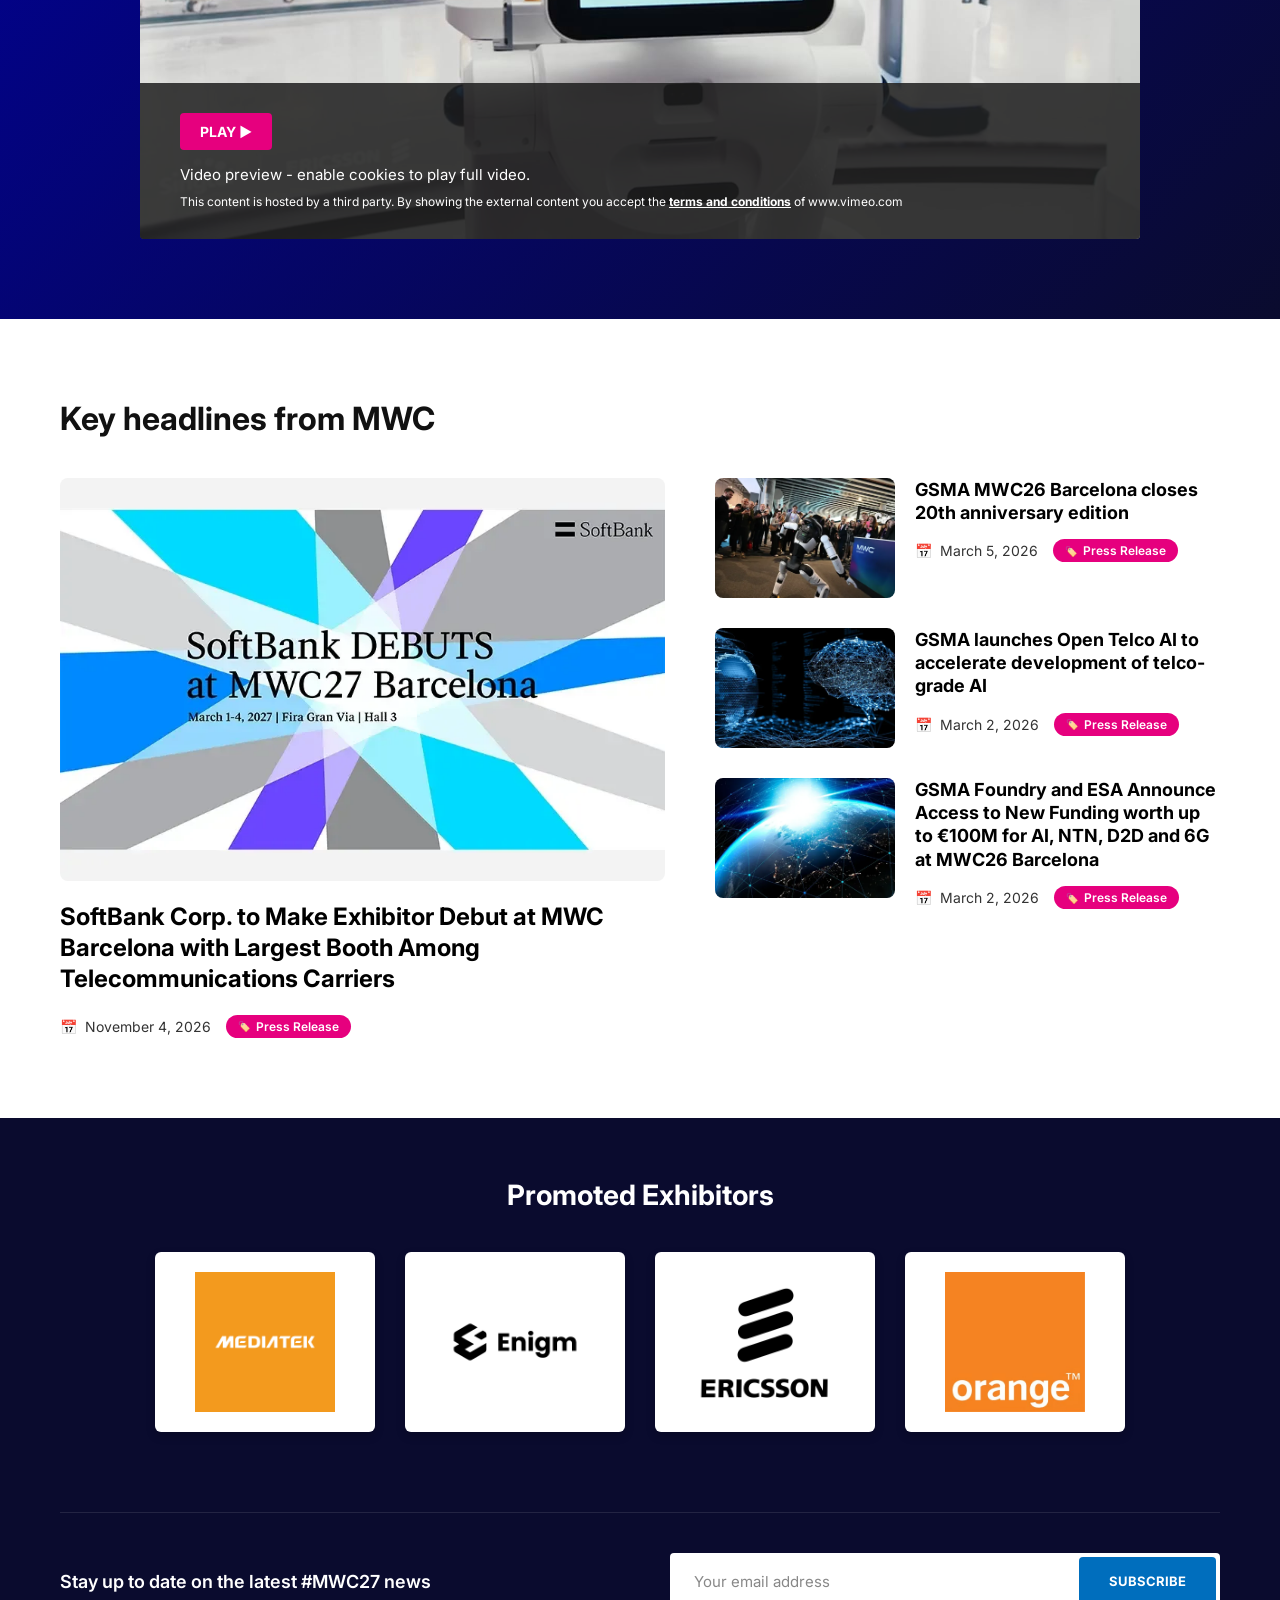
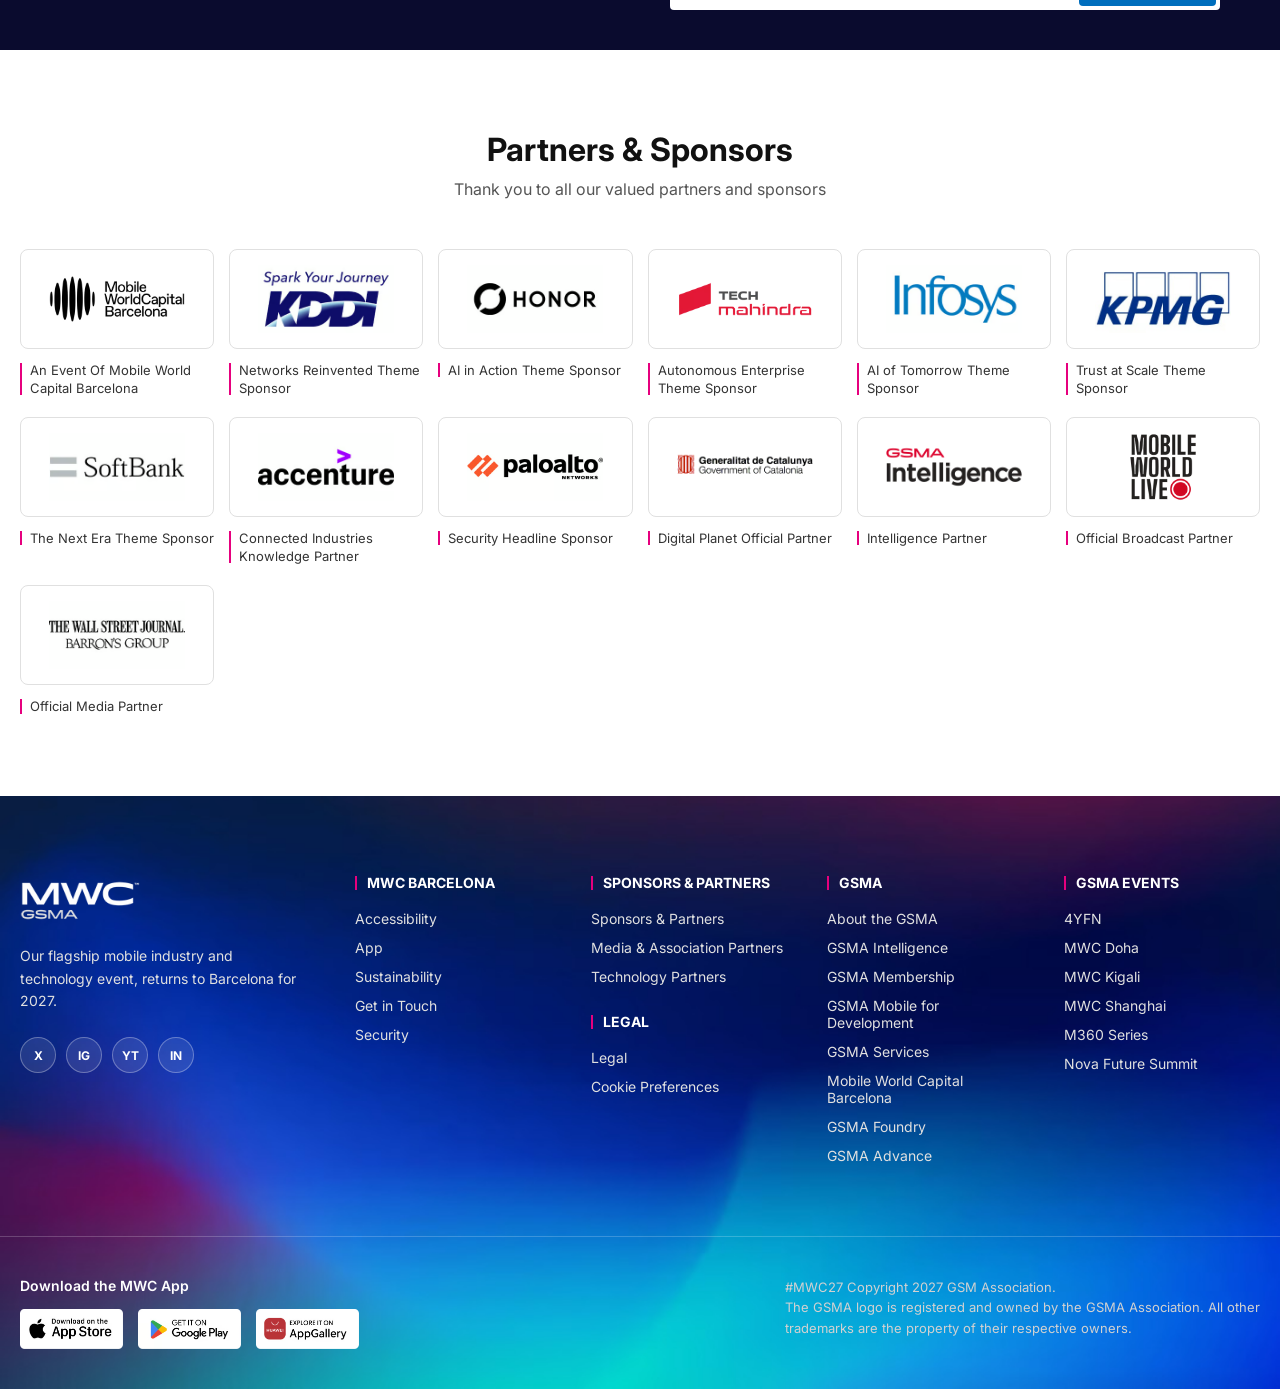
==== commit fa26ec82: "HTML CSS JS ATUALIZADO" ====
--- a/mwc_barcelona/index.html
+++ b/mwc_barcelona/index.html
@@ -9,9 +9,10 @@
 <body>
 
     <!-- ================= 1. HERO & HEADER (Imagem 1) ================= -->
+    <!-- O FUNDO ENVOLVE TUDO AQUI -->
     <div class="hero-background">
+        
         <!-- Barra Topo -->
-         
         <div class="top-bar">
             <ul class="top-links">
                 <li><a href="#">🔍</a></li>
@@ -22,100 +23,219 @@
             </ul>
         </div>
 
-        <!-- Header Principal -->
+        <!-- HEADER NORMAL (Desktop) -->
         <header class="main-header">
             <a href="#" class="logo-mwc">
                 <img src="imgs/header/imgi_90_MWCB27_Logo.webp" alt="MWC Barcelona">
             </a>
-
+        
             <nav class="navegacao-principal">
                 <ul class="menu-links">
-                    <li><a href="#">ATTEND</a></li>
-                    <li><a href="#">EXHIBITORS</a></li>
-                    <li><a href="#">INDUSTRIES</a></li>
-                    <li><a href="#">GET INVOLVED</a></li>
-                    <li><a href="#">ABOUT</a></li>
-                </ul>
-
+                    <li class="dropdown">
+                        <a href="#">2027 LINEUP</a>
+                        <ul class="submenu">
+                            <li><a href="#">Speakers</a></li>
+                            <li><a href="#">Exhibitors</a></li>
+                            <li><a href="#">Themes</a></li>
+                        </ul>
+                    </li>
+                    <li class="dropdown">
+                        <a href="#">ATTEND</a>
+                        <ul class="submenu">
+                            <li><a href="#">Why attend?</a></li>
+                            <li><a href="#">Hotels</a></li>
+                            <li><a href="#">Book an external event space</a></li>
+                            <li><a href="#">Explore passes</a></li>
+                            <li><a href="#">Plan your visit</a></li>
+                        </ul>
+                    </li>
+                    <li class="dropdown">
+                        <a href="#">GET INVOLVED</a>
+                        <ul class="submenu">
+                            <li><a href="#">Sponsor</a></li>
+                            <li><a href="#">Exhibit</a></li>
+                            <li><a href="#">Speak</a></li>
+                            <li><a href="#">Media Partners</a></li>
+                        </ul>
+                    </li>
+                    <li class="dropdown">
+                        <a href="#">ABOUT</a>
+                        <ul class="submenu">
+                            <li><a href="#">About MWC</a></li>
+                            <li><a href="#">About GSMA</a></li>
+                            <li><a href="#">Newsroom</a></li>
+                            <li><a href="#">Sustainability</a></li>
+                        </ul>
+                    </li>
+                </ul>
+        
                 <div class="logos-secundarios">
                     <img src="imgs/header/imgi_91_logo-4yfn-2024.png" alt="4YFN">
                     <img src="imgs/header/imgi_92_MWCB27_GLOMO_Logo_Only_White_RGB.png" alt="GLOMO Awards">
                 </div>
-
+        
                 <a href="#" class="botao-rosa">BUY YOUR PASS</a>
             </nav>
+        
+            <!-- BOTÃO HAMBÚRGUER (Só aparece no mobile) -->
+            <button class="menu-hamburger" id="abrir-menu" aria-label="Abrir menu">
+                <span></span>
+                <span></span>
+                <span></span>
+            </button>
         </header>
-
-        <!-- Texto do Hero -->
+        
+        <!-- SECÇÃO HERO (Texto Principal do Topo) -->
         <section class="hero-content">
             <h1>Registration is now open!</h1>
-            <p> MWC27 Barcelona is where the connectivity ecosystem does business.<br>Secure your pass to meet customers, build partnerships and discover the technologies driving industry transformation worldwide. </p>
-            <p>Lock in today’s rate on Exhibition and Leaders Conference passes before prices rise. </p><br>
-            <p class="event-details"><strong>1 - 4 March, 2027</strong><br>Fira Gran Via, Barcelona</p>
+            <p>MWC27 Barcelona is where the connectivity ecosystem does business. Secure your pass to meet customers, build partnerships and discover the technologies driving industry transformation worldwide.</p>
+            <p>Lock in today's rate on Exhibition and Leaders Conference passes before prices rise.</p>
+
+            <div class="hero-data">
+                <p>1 - 4 March, 2027</p>
+                <p><strong>Fira Gran Via, Barcelona</strong></p>
+            </div>
+
             <a href="#" class="botao-rosa">BUY YOUR PASS</a>
         </section>
-    </div>
-
-    <!-- ================= 2. TURN CONVERSATIONS (Imagem 2) ================= -->
+
+        <!-- MENU OVERLAY (Ecrã inteiro - Escondido por defeito) -->
+        <div class="menu-overlay" id="menu-overlay">
+            <div class="overlay-header">
+                <a href="#" class="logo-mwc">
+                    <img src="imgs/header/imgi_90_MWCB27_Logo.webp" alt="MWC Barcelona" style="filter: brightness(0) invert(1);">
+                </a>
+                <button class="btn-fechar" id="fechar-menu" aria-label="Fechar menu">
+                    <svg viewBox="0 0 24 24" width="30" height="30" stroke="white" stroke-width="2" fill="none" stroke-linecap="round">
+                        <line x1="18" y1="6" x2="6" y2="18"></line>
+                        <line x1="6" y1="6" x2="18" y2="18"></line>
+                    </svg>
+                </button>
+            </div>
+        
+            <div class="overlay-conteudo">
+                <div class="barra-pesquisa">
+                    <input type="text" placeholder="Search for anything...">
+                    <svg viewBox="0 0 24 24" width="24" height="24" stroke="white" stroke-width="2" fill="none" stroke-linecap="round">
+                        <circle cx="11" cy="11" r="8"></circle>
+                        <line x1="21" y1="21" x2="16.65" y2="16.65"></line>
+                    </svg>
+                </div>
+        
+                <ul class="overlay-menu-links">
+                    <li><a href="#">2027 LINEUP <span>&#8250;</span></a></li>
+                    <li><a href="#">ATTEND <span>&#8250;</span></a></li>
+                    <li><a href="#">GET INVOLVED <span>&#8250;</span></a></li>
+                    <li><a href="#">ABOUT <span>&#8250;</span></a></li>
+                </ul>
+        
+                <div class="overlay-logos">
+                    <img src="imgs/header/imgi_91_logo-4yfn-2024.png" alt="4YFN">
+                    <img src="imgs/header/imgi_92_MWCB27_GLOMO_Logo_Only_White_RGB.png" alt="GLOMO Awards">
+                </div>
+        
+                <a href="#" class="botao-rosa btn-overlay">BUY YOUR PASS</a>
+        
+                <ul class="overlay-links-secundarios">
+                    <li><a href="#"><svg viewBox="0 0 24 24" width="14" height="14" stroke="white" stroke-width="2" fill="none" style="margin-right: 8px;"><circle cx="11" cy="11" r="8"></circle><line x1="21" y1="21" x2="16.65" y2="16.65"></line></svg> Press Zone</a></li>
+                    <li><a href="#">Exhibitor Resources</a></li>
+                    <li><a href="#">Get Involved</a></li>
+                    <li><a href="#">Log in</a></li>
+                </ul>
+            </div>
+        </div>
+
+    </div> <!-- FIM DO HERO-BACKGROUND -->
+
+    <!-- ================= 2. TURN CONVERSATIONS ================= -->
     <section class="section-turn-conversations">
         <div class="container">
             <div class="texto">
                 <h2>Turn conversations into customers at MWC27</h2>
-                <p width="">Join the companies leading connectivity from the front and connect with senior decision makers actively looking for new technologies, partners and solutions. Secure your place early to maximise visibility and commercial impact.</p>
+                <p>Join the companies leading connectivity from the front and connect with senior decision makers actively looking for new technologies, partners and solutions. Secure your place early to maximise visibility and commercial impact.</p>
                 <a href="#" class="botao-azul">BECOME AN EXHIBITOR OR SPONSOR</a>
             </div>
             <div class="imagem">
-                <img src="img/mwc-crowd.jpg" alt="Pessoas na conferência">
-            </div>
-        </div>
-    </section>
-
-    <!-- ================= 3. KEYNOTE SPEAKERS (Imagem 3) ================= -->
+                <img src="imgs/turn_conversations_into/imgi_94_MWC26-Exhibition-Hall.png" alt="Pessoas na conferência">
+            </div>
+        </div>
+    </section>
+
+    <!-- ================= 3. KEYNOTE SPEAKERS ================= -->
     <section class="section-speakers">
         <h2>Our first keynote speakers</h2>
-        
-        <!-- CARROSSEL (Vais precisar de JS ou apenas CSS para fazer deslizar. O HTML é só a estrutura) -->
-        <div class="carrossel-speakers">
-            <article class="card-speaker">
-                <img src="img/speaker1.jpg" alt="Amy Webb">
-                <h3>Amy Webb</h3>
-                <p>CEO, Future Today Strategy Group</p>
-            </article>
-            <article class="card-speaker">
-                <img src="img/speaker2.jpg" alt="Dr. Yoon Young Park">
-                <h3>Dr. Yoon Young Park</h3>
-                <p>Group CEO, KT Corporation</p>
-            </article>
-            <article class="card-speaker">
-                <img src="img/speaker3.jpg" alt="Anima Anandkumar">
-                <h3>Anima Anandkumar</h3>
-                <p>Co-Founder, Accelerated Understanding & Bren Professor...</p>
-            </article>
-            <article class="card-speaker">
-                <img src="img/speaker4.jpg" alt="Dr Hany Farid">
-                <h3>Dr Hany Farid</h3>
-                <p>Co-Founder & Chief Science Officer, GetReal Security</p>
-            </article>
-            <article class="card-speaker">
-                <img src="img/speaker5.jpg" alt="Tarek Mansour">
-                <h3>Tarek Mansour</h3>
-                <p>Co-founder and CEO, Kalshi</p>
-            </article>
-        </div>
-        
-        <!-- Botões do carrossel -->
+        <div class="carrossel-wrapper">
+            <div class="carrossel-speakers" id="speakers-track">
+                <article class="card-speaker">
+                    <img src="imgs/speakers/imgi_97_AmyWebb_500x500.webp" alt="Amy Webb">
+                    <div class="info-speaker">
+                        <h3>Amy Webb</h3>
+                        <p>CEO, Future Today Strategy Group</p>
+                    </div>
+                </article>
+                <article class="card-speaker">
+                    <img src="imgs/speakers/imgi_98_DrPark_500x500.webp" alt="Dr. Yoon Young Park">
+                    <div class="info-speaker">
+                        <h3>Dr. Yoon Young Park</h3>
+                        <p>Group CEO, KT Corporation</p>
+                    </div>
+                </article>
+                <article class="card-speaker">
+                    <img src="imgs/speakers/imgi_99_AnimaAnandkuma_500x500.webp" alt="Anima Anandkumar">
+                    <div class="info-speaker">
+                        <h3>Anima Anandkumar</h3>
+                        <p>Co-Founder, Accelerated Understanding & Bren Professor</p>
+                    </div>
+                </article>
+                <article class="card-speaker">
+                    <img src="imgs/speakers/imgi_100_Hany-Farid_500x500.webp" alt="Dr Hany Farid">
+                    <div class="info-speaker">
+                        <h3>Dr Hany Farid</h3>
+                        <p>Co-Founder & Chief Science Officer, GetReal Security</p>
+                    </div>
+                </article>
+                <article class="card-speaker">
+                    <img src="imgs/speakers/imgi_101_TarekMansour_500x500.webp" alt="Tarek Mansour">
+                    <div class="info-speaker">
+                        <h3>Tarek Mansour</h3>
+                        <p>Co-founder and CEO, Kalshi</p>
+                    </div>
+                </article>
+                <article class="card-speaker">
+                    <img src="imgs/speakers/imgi_11_Nick-Clegg_500x500.webp" alt="Sir Nick Clegg">
+                    <div class="info-speaker">
+                        <h3>Sir Nick Clegg</h3>
+                        <p>General Partner, Hiro Capital</p>
+                    </div>
+                </article>
+                <article class="card-speaker">
+                    <img src="imgs/speakers/imgi_12_StellaLi_updated.webp" alt="Stella Li">
+                    <div class="info-speaker">
+                        <h3>Stella Li</h3>
+                        <p>CEO, Americas, Europe & MENA, BYD</p>
+                    </div>
+                </article>
+                <article class="card-speaker">
+                    <img src="imgs/speakers/imgi_96_Mati_Staniszewski_500x500.webp" alt="Mati Staniszewski">
+                    <div class="info-speaker">
+                        <h3>Mati Staniszewski</h3>
+                        <p>Co-founder and CEO, ElevenLabs</p>
+                    </div>
+                </article>
+            </div>
+        </div>
         <div class="botoes-carrossel">
-            <button type="button" class="btn-seta">←</button>
+            <button type="button" class="btn-seta" id="btn-prev">←</button>
             <div class="linha-progresso"></div>
-            <button type="button" class="btn-seta">→</button>
-        </div>
-    </section>
-
-    <!-- ================= 4. CONNECT HEALTH (Imagem 4) ================= -->
+            <button type="button" class="btn-seta" id="btn-next">→</button>
+        </div>
+    </section>
+
+    <!-- ================= 4. CONNECT HEALTH ================= -->
     <section class="section-connect-health">
         <div class="container">
             <div class="imagem">
-                <img src="img/doctors.jpg" alt="Médicos">
+                <img src="imgs/health/imgi_13_MWC27_Connected_Health_1.webp" alt="Médicos">
             </div>
             <div class="texto">
                 <h2>Connect Health launches at MWC27 and 4YFN</h2>
@@ -126,365 +246,283 @@
         </div>
     </section>
 
-    <!-- ================= 5. ECOSYSTEM (Imagem 5) ================= -->
+    <!-- ================= 5. ECOSYSTEM ================= -->
     <section class="section-ecosystem">
-        <h2>Access the global connectivity ecosystem</h2>
-        <p>From AI and cloud to telecoms, devices and enterprise technology, companies determining the future direction of global connectivity use MWC Barcelona to strengthen relationships, generate demand and grow their business.</p>
-        
-        <!-- Imagem gigante do círculo com os logótipos -->
-        <div class="imagem-ecossistema">
-            <img src="img/circulo-empresas.png" alt="Logótipos de empresas">
-        </div>
-        
-        <a href="#" class="botao-azul">VIEW THE 2027 EXHIBITOR LIST</a>
-    </section>
-
-    <!-- ================= 6. NÚMEROS (Imagem 6) ================= -->
+        <div class="container-ecosystem">
+            <h2>Access the global connectivity ecosystem</h2>
+            <p class="subtitulo">From AI and cloud to telecoms, devices and enterprise technology, companies determining the future direction of global connectivity use MWC Barcelona to strengthen relationships, generate demand and grow their business.</p>
+            <div class="imagem-ecossistema">
+                <img src="imgs/the_global_connectitivity_eco/imgi_14_Updated_Universe.webp" alt="Ecossistema global de empresas de conectividade da MWC">
+            </div>
+            <div class="wrapper-botao">
+                <a href="#" class="botao-azul">VIEW THE 2027 EXHIBITOR LIST</a>
+            </div>
+        </div>
+    </section>
+
+    <!-- ================= 6. NÚMEROS ================= -->
     <section class="section-numeros">
         <h2>Make the numbers work for your business</h2>
         <div class="grid-numeros">
-            <div class="card-numero">
-                <h3>+105K</h3>
-                <p>ATTENDEES</p>
-            </div>
-            <div class="card-numero">
-                <h3>+2,900</h3>
-                <p>EXHIBITORS, SPONSORS AND PARTNERS</p>
-            </div>
-            <div class="card-numero">
-                <h3>207</h3>
-                <p>COUNTRIES AND TERRITORIES</p>
-            </div>
-            <div class="card-numero">
-                <h3>60%</h3>
-                <p>ADJACENT INDUSTRIES IN ATTENDANCE</p>
-            </div>
-            <div class="card-numero">
-                <h3>2,600+</h3>
-                <p>JOURNALISTS AND ANALYSTS</p>
-            </div>
-            <div class="card-numero">
-                <h3>86%</h3>
-                <p>GAINED VALUABLE BUSINESS CONTACTS</p>
-            </div>
-            <div class="card-numero">
-                <h3>45%</h3>
-                <p>DIRECTOR LEVEL AND ABOVE</p>
-            </div>
-        </div>
-        <a href="#" class="botao-azul">SPONSOR OR EXHIBIT</a>
-    </section>
-
-    <!-- ================= 7. THEMES (Imagem 7) ================= -->
+            <div class="card-numero"><h3>+105K</h3><p>ATTENDEES</p></div>
+            <div class="card-numero"><h3>+2,900</h3><p>EXHIBITORS, SPONSORS AND PARTNERS</p></div>
+            <div class="card-numero"><h3>207</h3><p>COUNTRIES AND TERRITORIES</p></div>
+            <div class="card-numero"><h3>60%</h3><p>ADJACENT INDUSTRIES IN ATTENDANCE</p></div>
+            <div class="card-numero"><h3>2,600+</h3><p>JOURNALISTS AND ANALYSTS</p></div>
+        </div>
+        <div class="grid-numeros-baixo">
+            <div class="card-numero"><h3>86%</h3><p>GAINED VALUABLE BUSINESS CONTACTS</p></div>
+            <div class="card-numero"><h3>45%</h3><p>DIRECTOR LEVEL AND ABOVE</p></div>
+        </div>
+        <div class="wrapper-botao">
+            <a href="#" class="botao-azul">SPONSOR OR EXHIBIT</a>
+        </div>
+    </section>
+
+    <!-- ================= 7. THEMES ================= -->
     <section class="section-temas">
         <h2>Our themes: your agenda</h2>
         <p>This year MWC27 is defined by six thought leadership themes...</p>
-        
         <div class="grid-temas">
             <article class="card-tema">
-                <img src="img/tema-networks.png" alt="Networks">
+                <img src="imgs/our_themes/imgi_15_MWC27_NetworkReinvented_icon.png" alt="Networks">
                 <p>Networks Reinvented</p>
                 <span>THEME SPONSOR:</span>
-                <img src="img/logo-kddi.png" alt="KDDI">
+                <img src="imgs/our_themes/imgi_16_kddi.png" alt="KDDI">
             </article>
             <article class="card-tema">
-                <img src="img/tema-ai.png" alt="AI in Action">
+                <img src="imgs/our_themes/imgi_17_MWC27_AIinaction_icon.png" alt="AI in Action">
                 <p>AI in Action</p>
                 <span>THEME SPONSOR:</span>
-                <img src="img/logo-honor.png" alt="Honor">
+                <img src="imgs/our_themes/imgi_18_HonorNewWhite_Logo_300x150.png" alt="Honor">
             </article>
             <article class="card-tema">
-                <img src="img/tema-autonomous.png" alt="Autonomous Enterprise">
+                <img src="imgs/our_themes/imgi_19_MWC27_AutonomousEnterprise_icon.png" alt="Autonomous Enterprise">
                 <p>Autonomous Enterprise</p>
                 <span>THEME SPONSOR:</span>
-                <img src="img/logo-techm.png" alt="Tech Mahindra">
+                <img src="imgs/our_themes/imgi_20_tech_mahindra_white_2x1.png" alt="Tech Mahindra">
             </article>
             <article class="card-tema">
-                <img src="img/tema-ai-tomorrow.png" alt="AI Tomorrow">
+                <img src="imgs/our_themes/imgi_21_MWC27_AIoftomorrow_icon.png" alt="AI Tomorrow">
                 <p>AI of Tomorrow</p>
                 <span>THEME SPONSOR:</span>
-                <img src="img/logo-infosys.png" alt="Infosys">
+                <img src="imgs/our_themes/imgi_22_Infosys_logo_white_300x150.png" alt="Infosys">
             </article>
             <article class="card-tema">
-                <img src="img/tema-trust.png" alt="Trust at Scale">
+                <img src="imgs/our_themes/imgi_23_MWC27_Trustatscale_icon.png" alt="Trust at Scale">
                 <p>Trust at Scale</p>
                 <span>THEME SPONSOR:</span>
-                <img src="img/logo-kpmg.png" alt="KPMG">
+                <img src="imgs/our_themes/imgi_24_kpmg-logo-white-400x200.png" alt="KPMG">
             </article>
             <article class="card-tema">
-                <img src="img/tema-era.png" alt="The Next Era">
+                <img src="imgs/our_themes/imgi_27_MWC27_TheNextEra_icon.png" alt="The Next Era">
                 <p>The Next Era</p>
                 <span>THEME SPONSOR:</span>
-                <img src="img/logo-softbank.png" alt="SoftBank">
+                <img src="imgs/our_themes/imgi_28_softbank_logo_white_300x150.png" alt="SoftBank">
             </article>
         </div>
         <a href="#" class="botao-azul">EXPLORE THE THEMES</a>
     </section>
 
-    <!-- ================= 8. MWC EXPERIENCE (Imagem 8) ================= -->
+    <!-- ================= 8. MWC EXPERIENCE ================= -->
     <section class="section-experience">
-        <h2>The MWC experience</h2>
-        <p>Powerful industry voices, groundbreaking innovation...</p>
-        
-        <div class="grid-experience">
-            <article class="card-experience">
-                <img src="img/exp1.jpg" alt="Debate">
-                <h3>Inspiration in abundance</h3>
-                <p>From Elon Musk to Tim Berners-Lee, our conference legacy of outstanding tech pioneers, connectivity leaders and industry influencers drives boardroom debates, year after year.</p>
-                <a href="#">EXPLORE THOUGHT LEADERSHIP →</a>
-            </article>
-            <article class="card-experience">
-                <img src="img/exp2.jpg" alt="Tech">
-                <h3>Technology everyone talks about</h3>
-                <p>Get hands-on with transformative tech and meet the global innovators who turn our showfloor into a digital tomorrow-land - from enterprises to entrepreneurs.</p>
-                <a href="#">EXPLORE THE LATEST TECH →</a>
-            </article>
-            <article class="card-experience">
-                <img src="img/exp3.jpg" alt="Networking">
-                <h3>Next-level networking</h3>
-                <p>Whatever your industry, whether you're buying or selling, MWC is the place that brings the decision makes together - with smart tools and curated spaces to catalyse powerful connections.</p>
-                <a href="#">EXPLORE NETWORKING →</a>
-            </article>
-            <article class="card-experience">
-                <img src="img/exp4.jpg" alt="Change">
-                <h3>Shaping global transformation</h3>
-                <p>Connecting more of the planet to health and finance, accelerating telco-grade AI, fighting the global scam epidemic - the most impactful and far-reaching projects become reality at MWC Barcelona.</p>
-                <a href="#">EXPLORE GLOBAL CHANGE →</a>
-            </article>
-        </div>
-    </section>
-
-    <!-- ================= 9. EVENT HIGHLIGHTS (Imagem 9) ================= -->
+        <div class="container-experience">
+            <h2>The MWC experience</h2>
+            <p class="subtitulo">Powerful industry voices, groundbreaking innovation, global transformation - our MWC26 conference stages and showfloor had it all.</p>
+            <div class="grid-experience">
+                <article class="card-experience">
+                    <img src="imgs/the_mwc_experience/imgi_27_mwc26_aaron_paul_keynote_3x2.jpg" alt="Debate">
+                    <div class="conteudo-card">
+                        <h3>Inspiration in abundance</h3>
+                        <p>From Elon Musk to Tim Berners-Lee, our conference legacy of outstanding tech pioneers, connectivity leaders and industry influencers drives boardroom debates, year after year.</p>
+                        <a href="#">EXPLORE THOUGHT LEADERSHIP <span>→</span></a>
+                    </div>
+                </article>
+                <article class="card-experience">
+                    <img src="imgs/the_mwc_experience/imgi_28_mwc26_robot_exhibition_3x2.jpg" alt="Tech">
+                    <div class="conteudo-card">
+                        <h3>Technology everyone talks about</h3>
+                        <p>Get hands-on with transformative tech and meet the global innovators who turn our showfloor into a digital tomorrow-land - from enterprises to entrepreneurs.</p>
+                        <a href="#">EXPLORE THE LATEST TECH <span>→</span></a>
+                    </div>
+                </article>
+                <article class="card-experience">
+                    <img src="imgs/the_mwc_experience/imgi_29_MWCB27_Attend_800x533.webp" alt="Networking">
+                    <div class="conteudo-card">
+                        <h3>Next-level networking</h3>
+                        <p>Whatever your industry, whether you're buying or selling, MWC is the place that brings the decision makers together - with smart tools and curated spaces to catalyse powerful connections.</p>
+                        <a href="#">EXPLORE NETWORKING <span>→</span></a>
+                    </div>
+                </article>
+                <article class="card-experience">
+                    <img src="imgs/the_mwc_experience/imgi_30_mwc26_speaker_2_3x2.jpg" alt="Change">
+                    <div class="conteudo-card">
+                        <h3>Shaping global transformation</h3>
+                        <p>Connecting more of the planet to health and finance, accelerating telco-grade AI, fighting the global scam epidemic - the most impactful and far-reaching projects become reality at MWC Barcelona.</p>
+                        <a href="#">EXPLORE GLOBAL CHANGE <span>→</span></a>
+                    </div>
+                </article>
+            </div>
+        </div>
+    </section>
+
+    <!-- ================= 9. EVENT HIGHLIGHTS ================= -->
     <section class="section-highlights">
         <h2>Event highlights</h2>
         <div class="video-container">
-            <img src="img/video-placeholder.jpg" alt="Video Preview">
-            <!-- Só para simular a barra do player de vídeo -->
+            <img src="imgs/event_highlights/imgi_87_2129990417-04db91245f2b19eeec2637bc52feeb15ae769de401053542073d69a0201a1296-d_1920x1080.jpg" alt="Video Preview">
             <div class="video-overlay">
                 <button class="btn-play">PLAY ▶</button>
                 <p>Video preview - enable cookies to play full video.</p>
-            </div>
-        </div>
-    </section>
-
-    <!-- ================= 10. HEADLINES (Imagem 10) ================= -->
+                <p class="texto-fundo">This content is hosted by a third party. By showing the external content you accept the <strong>terms and conditions</strong> of www.vimeo.com</p>
+            </div>
+        </div>
+    </section>
+
+    <!-- ================= 10. HEADLINES ================= -->
     <section class="section-headlines">
-        <h2>Key headlines from MWC</h2>
-        
-        <div class="layout-headlines">
-            <!-- Notícia Grande à Esquerda -->
-            <article class="noticia-destaque">
-                <img src="img/news-main.jpg" alt="SoftBank">
-                <h3>SoftBank Corp. to Make Exhibitor Debut at MWC Barcelona with Largest Booth Among Telecommunications Carriers</h3>
-                <p class="data">📅 November 4, 2026 <span class="tag-rosa">Press Release</span></p>
-            </article>
-
-            <!-- Notícias Pequenas à Direita -->
-            <div class="noticias-secundarias">
-                <article class="noticia-pequena">
-                    <img src="img/news1.jpg" alt="GSMA">
-                    <div>
-                        <h3>GSMA MWC26 Barcelona closes 20th anniversary edition</h3>
-                        <p class="data">📅 March 5, 2026 <span class="tag-rosa">Press Release</span></p>
-                    </div>
-                </article>
-                <article class="noticia-pequena">
-                    <img src="img/news2.jpg" alt="AI">
-                    <div>
-                        <h3>GSMA launches Open Telco AI to accelerate development of telco-grade AI</h3>
-                        <p class="data">📅 March 2, 2026 <span class="tag-rosa">Press Release</span></p>
-                    </div>
-                </article>
-                <article class="noticia-pequena">
-                    <img src="img/news3.jpg" alt="Funding">
-                    <div>
-                        <h3>GSMA Foundry and ESA Announce Access to New Funding...</h3>
-                        <p class="data">📅 March 2, 2026 <span class="tag-rosa">Press Release</span></p>
-                    </div>
-                </article>
-            </div>
-        </div>
-    </section>
-
-    <!-- ================= 11. NEWSLETTER (Imagem 11) ================= -->
+        <div class="container-headlines">
+            <h2>Key headlines from MWC</h2>
+            <div class="layout-headlines">
+                <article class="noticia-destaque">
+                    <img src="imgs/key_headlines/imgi_120_SoftbankPR_800x533.webp" alt="SoftBank">
+                    <h3>SoftBank Corp. to Make Exhibitor Debut at MWC Barcelona with Largest Booth Among Telecommunications Carriers</h3>
+                    <div class="info-meta">
+                        <span class="data"><span class="icone">📅</span> November 4, 2026</span>
+                        <span class="tag-rosa">Press Release</span>
+                    </div>
+                </article>
+                <div class="noticias-secundarias">
+                    <article class="noticia-pequena">
+                        <img src="imgs/key_headlines/imgi_121_MWC26_Day4_800x533.webp" alt="GSMA">
+                        <div class="conteudo-pequeno">
+                            <h3>GSMA MWC26 Barcelona closes 20th anniversary edition</h3>
+                            <div class="info-meta">
+                                <span class="data"><span class="icone">📅</span> March 5, 2026</span>
+                                <span class="tag-rosa">Press Release</span>
+                            </div>
+                        </div>
+                    </article>
+                    <article class="noticia-pequena">
+                        <img src="imgs/key_headlines/imgi_122_MWC26_Telco_800x533.webp" alt="AI">
+                        <div class="conteudo-pequeno">
+                            <h3>GSMA launches Open Telco AI to accelerate development of telco-grade AI</h3>
+                            <div class="info-meta">
+                                <span class="data"><span class="icone">📅</span> March 2, 2026</span>
+                                <span class="tag-rosa">Press Release</span>
+                            </div>
+                        </div>
+                    </article>
+                    <article class="noticia-pequena">
+                        <img src="imgs/key_headlines/imgi_123_GSMA_Foundry_ESA_800x533.webp" alt="Funding">
+                        <div class="conteudo-pequeno">
+                            <h3>GSMA Foundry and ESA Announce Access to New Funding worth up to €100M for AI, NTN, D2D and 6G at MWC26 Barcelona</h3>
+                            <div class="info-meta">
+                                <span class="data"><span class="icone">📅</span> March 2, 2026</span>
+                                <span class="tag-rosa">Press Release</span>
+                            </div>
+                        </div>
+                    </article>
+                </div>
+            </div>
+        </div>
+    </section>
+
+    <!-- ================= 11. NEWSLETTER & EXHIBITORS ================= -->
     <section class="section-newsletter">
         <div class="container">
-            <p>Stay up to date on the latest #MWC27 news</p>
-            <form>
-                <input type="email" placeholder="Your email address">
-                <button type="button">SUBSCRIBE</button>
-            </form>
-        </div>
-    </section>
-
-    <!-- ================= 12. PARTNERS (Imagem 12) ================= -->
+            <div class="promoted-exhibitors">
+                <h2>Promoted Exhibitors</h2>
+                <div class="grid-exhibitors">
+                    <div class="exhibitor-box"><img src="imgs/newsletter/mediatek.png" alt="MediaTek"></div>
+                    <div class="exhibitor-box"><img src="imgs/newsletter/enigm.png" alt="Enigm"></div>
+                    <div class="exhibitor-box"><img src="imgs/newsletter/ericsson.jpg" alt="Ericsson"></div>
+                    <div class="exhibitor-box"><img src="imgs/newsletter/orange.jpg" alt="Orange"></div>
+                </div>
+            </div>
+            <div class="newsletter-bar">
+                <p>Stay up to date on the latest #MWC27 news</p>
+                <form class="form-newsletter">
+                    <input type="email" placeholder="Your email address" required>
+                    <button type="submit">SUBSCRIBE</button>
+                </form>
+            </div>
+        </div>
+    </section>
+
+    <!-- ================= 12. PARTNERS ================= -->
     <section class="section-partners">
         <h2>Partners & Sponsors</h2>
-        <p>Thank you to all our valued partners and sponsors</p>
-        
+        <p class="subtitulo">Thank you to all our valued partners and sponsors</p>
         <div class="grid-partners">
-            <!-- Exemplo de um logótipo. Vais repetir para todos -->
-            <div class="partner-card">
-                <img src="img/partner1.png" alt="Mobile World Capital">
-                <p>| An Event Of Mobile World Capital Barcelona</p>
-            </div>
-            <div class="partner-card">
-                <img src="img/partner2.png" alt="KDDI">
-                <p>| Networks Reinvented Theme Sponsor</p>
-            </div>
-            <div class="partner-card">
-                <img src="img/partner2.png" alt="KDDI">
-                <p>| Networks Reinvented Theme Sponsor</p>
-            </div>
-            <div class="partner-card">
-                <img src="img/partner2.png" alt="KDDI">
-                <p>| Networks Reinvented Theme Sponsor</p>
-            </div>
-            <div class="partner-card">
-                <img src="img/partner2.png" alt="KDDI">
-                <p>| Networks Reinvented Theme Sponsor</p>
-            </div>
-            <div class="partner-card">
-                <img src="img/partner2.png" alt="KDDI">
-                <p>| Networks Reinvented Theme Sponsor</p>
-            </div>
-            <div class="partner-card">
-                <img src="img/partner2.png" alt="KDDI">
-                <p>| Networks Reinvented Theme Sponsor</p>
-            </div>
-            <div class="partner-card">
-                <img src="img/partner2.png" alt="KDDI">
-                <p>| Networks Reinvented Theme Sponsor</p>
-            </div>
-            <div class="partner-card">
-                <img src="img/partner2.png" alt="KDDI">
-                <p>| Networks Reinvented Theme Sponsor</p>
-            </div>
-            <div class="partner-card">
-                <img src="img/partner2.png" alt="KDDI">
-                <p>| Networks Reinvented Theme Sponsor</p>
-            </div>
-            <div class="partner-card">
-                <img src="img/partner2.png" alt="KDDI">
-                <p>| Networks Reinvented Theme Sponsor</p>
-            </div>
-            <div class="partner-card">
-                <img src="img/partner2.png" alt="KDDI">
-                <p>| Networks Reinvented Theme Sponsor</p>
-            </div>
-            <div class="partner-card">
-                <img src="img/partner2.png" alt="KDDI">
-                <p>| Networks Reinvented Theme Sponsor</p>
-            </div>
-        </div>
-    </section>
-
-        <!-- ================= SECÇÃO DE BILHETES ================= -->
-    <section class="section-bilhetes">
-        <div class="container-bilhetes">
-            <h2>Comprar Bilhetes</h2>
-            
-            <!-- FORMULÁRIO -->
-            <form id="form-bilhetes">
-                
-                <!-- Tipo de Bilhete -->
-                <div class="campo-form">
-                    <label for="tipo-bilhete">Tipo de bilhete:</label>
-                    <select id="tipo-bilhete">
-                        <option value="geral">Geral</option>
-                        <option value="vip">VIP</option>
-                    </select>
-                </div>
-
-                <!-- Número de Bilhetes -->
-                <div class="campo-form">
-                    <label for="num-bilhetes">Número de bilhetes (1 a 6):</label>
-                    <input type="number" id="num-bilhetes" min="1" max="6" value="1">
-                </div>
-
-                <!-- Datas -->
-                <div class="campo-form">
-                    <label for="data-inicio">Data de início:</label>
-                    <input type="date" id="data-inicio" min="2027-03-15" max="2027-03-21">
-                </div>
-
-                <div class="campo-form">
-                    <label for="data-fim">Data de fim:</label>
-                    <input type="date" id="data-fim" min="2027-03-15" max="2027-03-21">
-                </div>
-
-                <!-- Workshop -->
-                <div class="campo-form checkbox-form">
-                    <label>
-                        <input type="checkbox" id="incluir-workshop"> Incluir workshop
-                    </label>
-                </div>
-
-                <!-- Botão -->
-                <button type="button" id="btn-calcular">Calcular preço</button>
-            </form>
-
-            <!-- ÁREA DE RESULTADOS (O JavaScript vai preencher e mostrar isto) -->
-            <div id="resultados" style="display: none;">
-                
-                <h3>Programa</h3>
-                <ul id="lista-programa"></ul>
-
-                <h3>Bilhetes</h3>
-                <p id="lista-bilhetes"></p>
-
-                <h3>Preço Total</h3>
-                <p id="preco-total">
-                    <span id="valor-total"></span> 
-                    <button type="button" id="btn-detalhes">(ver detalhes)</button>
-                </p>
-                
-                <!-- Caixa de detalhes escondida -->
-                <div id="detalhes-preco" style="display: none;"></div>
-
-                <!-- Botões de Ação -->
-                <div id="acoes" style="display: none;">
-                    <button type="button" id="btn-confirmar">Confirmar</button>
-                    <button type="button" id="btn-cancelar">Cancelar</button>
-                </div>
-
-                <!-- Formulário Final do Comprador -->
-                <div id="form-comprador" style="display: none;">
-                    <h3>Dados do Comprador</h3>
-                    <label for="nome">Nome:</label>
-                    <input type="text" id="nome">
-                    
-                    <label for="email">Email:</label>
-                    <input type="email" id="email">
-                    
-                    <p id="erro-comprador" style="display: none; color: red;"></p>
-                    
-                    <button type="button" id="btn-finalizar">Finalizar Compra</button>
-                </div>
-
-                <!-- Mensagem de Sucesso -->
-                <p id="mensagem-sucesso" style="display: none;"></p>
-
-            </div>
-        </div>
-    </section>
-
-
-    <!-- ================= 13. FOOTER (Imagem 13) ================= -->
+            <div class="partner-card">
+                <div class="logo-box"><img src="imgs/partners_sponsores/imgi_124_mobile-world-capital-logo-new-400x200.png" alt="Mobile World Capital Barcelona"></div>
+                <p>An Event Of Mobile World Capital Barcelona</p>
+            </div>
+            <div class="partner-card">
+                <div class="logo-box"><img src="imgs/partners_sponsores/imgi_125_KDDI_Stacked_Logo_300x150.png" alt="KDDI"></div>
+                <p>Networks Reinvented Theme Sponsor</p>
+            </div>
+            <div class="partner-card">
+                <div class="logo-box"><img src="imgs/partners_sponsores/imgi_126_Honor_new_Logo_300x150.png" alt="HONOR"></div>
+                <p>AI in Action Theme Sponsor</p>
+            </div>
+            <div class="partner-card">
+                <div class="logo-box"><img src="imgs/partners_sponsores/imgi_127_tech_mahindra_color_2x1.png" alt="Tech Mahindra"></div>
+                <p>Autonomous Enterprise Theme Sponsor</p>
+            </div>
+            <div class="partner-card">
+                <div class="logo-box"><img src="imgs/partners_sponsores/imgi_128_Infosys_new_logo_300x150.png" alt="Infosys"></div>
+                <p>AI of Tomorrow Theme Sponsor</p>
+            </div>
+            <div class="partner-card">
+                <div class="logo-box"><img src="imgs/partners_sponsores/imgi_129_KPMG_logo_300x150.jpg" alt="KPMG"></div>
+                <p>Trust at Scale Theme Sponsor</p>
+            </div>
+            <div class="partner-card">
+                <div class="logo-box"><img src="imgs/partners_sponsores/imgi_130_softbank_new_logo_300x150.png" alt="SoftBank"></div>
+                <p>The Next Era Theme Sponsor</p>
+            </div>
+            <div class="partner-card">
+                <div class="logo-box"><img src="imgs/partners_sponsores/imgi_131_Accenture_logo_300x150.png" alt="Accenture"></div>
+                <p>Connected Industries Knowledge Partner</p>
+            </div>
+            <div class="partner-card">
+                <div class="logo-box"><img src="imgs/partners_sponsores/imgi_132_paloalto_networks_logo_400x200.png" alt="Palo Alto Networks"></div>
+                <p>Security Headline Sponsor</p>
+            </div>
+            <div class="partner-card">
+                <div class="logo-box"><img src="imgs/partners_sponsores/imgi_133_Government-of-Catalonia_logo_300x150.png" alt="Generalitat de Catalunya"></div>
+                <p>Digital Planet Official Partner</p>
+            </div>
+            <div class="partner-card">
+                <div class="logo-box"><img src="imgs/partners_sponsores/imgi_134_GSMAintelligence_logo_2024-10-22-090937_zzjs.png" alt="GSMA Intelligence"></div>
+                <p>Intelligence Partner</p>
+            </div>
+            <div class="partner-card">
+                <div class="logo-box"><img src="imgs/partners_sponsores/imgi_135_mobile-world-live-mwl-logo-new-400x200.png" alt="Mobile World Live"></div>
+                <p>Official Broadcast Partner</p>
+            </div>
+            <div class="partner-card">
+                <div class="logo-box"><img src="imgs/partners_sponsores/imgi_136_WSJ_Logo_300x150.png" alt="The Wall Street Journal Barron's Group"></div>
+                <p>Official Media Partner</p>
+            </div>
+        </div>
+    </section>
+
+    <!-- ================= 13. FOOTER ================= -->
     <footer class="main-footer">
         <div class="footer-content">
             <div class="footer-col logo-col">
-                <img src="img/mwc-logo-branco.png" alt="MWC">
+                <img src="imgs/footer/imgi_138_logo-mwc-gsma-300x124-optimised.png" alt="MWC GSMA" class="logo-footer">
                 <p>Our flagship mobile industry and technology event, returns to Barcelona for 2027.</p>
                 <div class="redes-sociais">
-                    <!-- Ícones SVG das redes sociais -->
-                    <a href="#">X</a>
-                    <a href="#">Instagram</a>
-                    <a href="#">YouTube</a>
-                    <a href="#">LinkedIn</a>
-                </div>
-            </div>
-            
+                    <a href="#" aria-label="X">X</a>
+                    <a href="#" aria-label="Instagram">IG</a>
+                    <a href="#" aria-label="YouTube">YT</a>
+                    <a href="#" aria-label="LinkedIn">IN</a>
+                </div>
+            </div>
             <div class="footer-col">
                 <h4>MWC BARCELONA</h4>
                 <ul>
@@ -495,7 +533,6 @@
                     <li><a href="#">Security</a></li>
                 </ul>
             </div>
-
             <div class="footer-col">
                 <h4>SPONSORS & PARTNERS</h4>
                 <ul>
@@ -503,27 +540,25 @@
                     <li><a href="#">Media & Association Partners</a></li>
                     <li><a href="#">Technology Partners</a></li>
                 </ul>
-                <h4>LEGAL</h4>
+                <h4 class="margem-topo">LEGAL</h4>
                 <ul>
                     <li><a href="#">Legal</a></li>
                     <li><a href="#">Cookie Preferences</a></li>
                 </ul>
             </div>
-
             <div class="footer-col">
                 <h4>GSMA</h4>
                 <ul>
                     <li><a href="#">About the GSMA</a></li>
                     <li><a href="#">GSMA Intelligence</a></li>
                     <li><a href="#">GSMA Membership</a></li>
+                    <li><a href="#">GSMA Mobile for Development</a></li>
+                    <li><a href="#">GSMA Services</a></li>
                     <li><a href="#">Mobile World Capital Barcelona</a></li>
-                    <li><a href="#">Mobile World Capital Barcelona</a></li>
-                    <li><a href="#">Mobile World Capital Barcelona</a></li>
-                    <li><a href="#">Mobile World Capital Barcelona</a></li>
-                    <li><a href="#">Mobile World Capital Barcelona</a></li>
-                </ul>
-            </div>
-
+                    <li><a href="#">GSMA Foundry</a></li>
+                    <li><a href="#">GSMA Advance</a></li>
+                </ul>
+            </div>
             <div class="footer-col">
                 <h4>GSMA EVENTS</h4>
                 <ul>
@@ -536,22 +571,23 @@
                 </ul>
             </div>
         </div>
-        
         <div class="footer-bottom">
             <div class="app-download">
                 <p>Download the MWC App</p>
                 <div class="botoes-app">
-                    <img src="img/app-store.png" alt="App Store">
-                    <img src="img/google-play.png" alt="Google Play">
-                    <img src="img/app-gallery.png" alt="AppGallery">
+                    <img src="imgs/footer/imgi_139_apple_app_store_icon.png" alt="App Store">
+                    <img src="imgs/footer/imgi_140_google_play_store_app_icon.png" alt="Google Play">
+                    <img src="imgs/footer/imgi_141_huawei_app_gallery_icon.png" alt="AppGallery">
                 </div>
             </div>
             <div class="copyright">
-                <p>#MWC27 Copyright 2027 GSM Association.<br>The GSMA logo is registered and owned by the GSMA Association. All other<br>trademarks are the property of their respective owners.</p>
+                <p>#MWC27 Copyright 2027 GSM Association.<br>
+                    The GSMA logo is registered and owned by the GSMA Association. All other<br>
+                    trademarks are the property of their respective owners.</p>
             </div>
         </div>
     </footer>
 
     <script src="script.js"></script>
 </body>
-</html>
+</html>
--- a/mwc_barcelona/style.css
+++ b/mwc_barcelona/style.css
@@ -1,14 +1,19 @@
-
 @import url('https://fonts.googleapis.com/css2?family=Inter:ital,opsz,wght@0,14..32,100..900;1,14..32,100..900&family=Poppins:ital,wght@0,100;0,200;0,300;0,400;0,500;0,600;0,700;0,800;0,900;1,100;1,200;1,300;1,400;1,500;1,600;1,700;1,800;1,900&family=Roboto:ital,wght@0,100..900;1,100..900&display=swap');
 
-*{
+/* =================================================================
+   1. RESET E CONFIGURAÇÕES GLOBAIS
+   ================================================================= */
+* {
     padding: 0;
     margin: 0;
     box-sizing: border-box;
     font-family: 'Inter', Arial, sans-serif;
 }
 
-.hero-background{
+/* =================================================================
+   2. FUNDO DO HERO (Background Geral do Topo)
+   ================================================================= */
+.hero-background {
     background-image: url(imgs/header/imgi_84_mwcbarcelona_fallback_hero_bg.webp);
     background-size: cover;
     background-position: center;
@@ -19,18 +24,18 @@
     flex-direction: column;
     background-color: rgba(0, 0, 0, 0.3);
     background-blend-mode: overlay;
-
-}
-
-.top-bar{
+}
+
+/* =================================================================
+   3. TOP BAR (Barra Superior Fina)
+   ================================================================= */
+.top-bar {
     display: flex;
     justify-content: flex-end;
     align-items: center;
-    padding: 15px 40px 5px 40px;
+    padding: 20px;
     font-size: 13px;
-    
-}
-
+}
 
 .top-links {
     display: flex;
@@ -45,69 +50,137 @@
     font-weight: 500;
 }
 
+.top-links a:hover {
+    text-decoration: underline;
+}
+
 .top-links li:first-child a {
     font-size: 16px;
     margin-right: 10px;
 }
 
-/* =====HEADER PRINCIPAL===== */
-
-.main-header{
+/* =================================================================
+   4. HEADER PRINCIPAL / NAV BAR
+   ================================================================= */
+.main-header {
     display: flex;
     justify-content: space-between;
     align-items: center;
     padding: 20px 40px;
     width: 100%;
-    
-}
-
-.logo-mwc img{
+}
+
+.logo-mwc img {
     height: 45px;
     width: auto;
 }
 
-.navegacao-principal{
+.navegacao-principal {
     display: flex;
     align-items: center;
     gap: 40px;
+    margin-left: auto;
 }
 
 .menu-links {
     display: flex;
     list-style: none;
+    margin: 0 8px;
     gap: 30px;
 }
 
-.menu-links a{
+.menu-links a {
     color: white;
     text-decoration: none;
     font-weight: bold;
     font-size: 14px;
 }
 
-.menu-links a:hover{
-    color: #3c008c;
-}
-
-.logos-secundarios{
+.logos-secundarios {
     display: flex;
     align-items: center;
     gap: 15px;
 }
 
-.logos-secundarios img{
+.logos-secundarios img {
     height: auto;
     width: auto;
     max-width: 100px;
     max-height: 50px;
-}
-
-.hero-content{
-    padding: 20px 40px;
-}
-
-
-.botao-rosa{
+    transition: transform 0.3s ease-in-out;
+}
+
+.logos-secundarios img:hover {
+    transform: scale(1.1);
+}
+
+/* =================================================================
+   5. SUB-MENUS (Dropdowns do Nav Bar)
+   ================================================================= */
+.menu-links li.dropdown {
+    position: relative;
+}
+
+.submenu {
+    display: none; 
+    position: absolute;
+    top: 100%;
+    left: 0;
+    background-color: white;
+    min-width: 240px;
+    box-shadow: 0 10px 25px rgba(0,0,0,0.2);
+    border-radius: 6px;
+    padding: 10px;
+    list-style: none;
+    z-index: 1000;
+}
+
+.menu-links li.dropdown:hover .submenu {
+    display: block;
+}
+
+.submenu li a {
+    color: #333;
+    display: block;
+    padding: 12px 20px;
+}
+
+.submenu li a:hover {
+    color: rgb(3, 112, 182);
+}
+
+/* =================================================================
+   6. HERO CONTENT (Texto Principal do Topo)
+   ================================================================= */
+.hero-content {
+    padding: 80px 40px 40px 100px;
+    max-width: 750px;
+}
+
+.hero-content h1 {
+    font-size: 64px;
+    line-height: 1.1;
+    margin-bottom: 30px;
+}
+
+.hero-content p {
+    font-size: 20px;
+    margin-bottom: 20px;
+    line-height: 1.6;
+}
+
+.hero-data {
+    margin: 30px 0;
+    font-size: 18px;
+}
+.hero-data p {
+    margin: 5px 0;
+}
+
+/* =================================================================
+   7. BOTÕES (Geral)
+   ================================================================= */
+.botao-rosa {
     background-color: rgb(211, 45, 125);
     color: white;
     text-decoration: none;
@@ -117,8 +190,1308 @@
     border-radius: 4px;
     transition: background-color 0.3s;
     display: inline-block;
-}
-
-.botao-rosa:hover{
+    text-transform: uppercase;
+}
+
+.botao-rosa:hover {
     background-color: #c00068;
 }
+
+.botao-azul {
+    display: inline-block;
+    background-color: #006ebd; 
+    color: #ffffff; 
+    text-decoration: none;
+    font-size: 14px;
+    font-weight: bold;
+    text-transform: uppercase; 
+    letter-spacing: 0.5px;
+    padding: 16px 28px; 
+    border-radius: 4px; 
+    transition: background-color 0.3s ease; 
+    border: none; 
+    cursor: pointer;
+    text-align: center;
+}
+
+.botao-azul:hover {
+    background-color: #005a9c; 
+}
+
+/* =================================================================
+   8. CONVERSATION
+   ================================================================= */
+.section-turn-conversations{
+    padding: 60px;
+    background-color: #ffffff;
+}
+
+.section-turn-conversations .container{
+    margin: 0 auto;    
+    padding: 0 24px;   
+    display: flex;     
+    align-items: center; 
+    justify-content: space-between;
+}
+
+.section-turn-conversations .container .texto {
+    margin-left: 100px;
+    max-width: 550px;
+}
+
+.section-turn-conversations .container .texto h2{
+    font-size: 30px;
+    margin-bottom: 20px;
+}
+
+.section-turn-conversations .container .texto p {
+    line-height: 27px;
+    font-size: 18px;
+    margin-bottom: 40px;
+}
+
+.section-turn-conversations .imagem img {
+    border-radius: 10px;
+    margin-right: 150px;
+    max-width: 600px;
+}
+
+/* =================================================================
+   SPEAKERS
+   ================================================================= */
+.section-speakers{
+    background-image: url(imgs/speakers/imgi_92_keynote-bg.svg);
+    padding: 64px 0;
+    color: #ffffff;
+    overflow: hidden;
+}
+
+.section-speakers h2{
+    text-align: center;
+    font-size: 32px;
+    font-weight: 700;
+    margin-bottom: 50px;
+}
+
+.carrossel-wrapper{
+    max-width: 1200px;
+    margin: 0 auto;
+    padding: 0 20px;
+    overflow: hidden;
+}
+
+.carrossel-speakers {
+    display: flex;
+    gap: 20px;
+    transition: transform 0.4s ease-in-out; 
+}
+
+.card-speaker {
+    flex: 0 0 calc(20% - 16px);
+    min-width: 220px;
+    position: relative;
+    border-radius: 8px;
+    overflow: hidden;
+    cursor: pointer;
+    transition: transform 0.3s ease;
+}
+
+.card-speaker:hover {
+    transform: translateY(-5px);
+}
+
+.card-speaker img {
+    width: 100%;
+    height: 350px;
+    object-fit: cover;
+    display: block;
+}
+
+.card-speaker .info-speaker {
+    position: absolute;
+    bottom: 0;
+    left: 0;
+    width: 100%;
+    padding: 20px 15px 15px 15px;
+    background: linear-gradient(to top, rgba(0,0,0,0.9) 0%, rgba(0,0,0,0) 100%);
+}
+
+.card-speaker .info-speaker h3 {
+    font-size: 16px;
+    font-weight: 700;
+    margin: 0 0 4px 0;
+    color: #ffffff;
+}
+
+.card-speaker .info-speaker p {
+    font-size: 12px;
+    margin: 0;
+    color: #dddddd;
+    line-height: 1.3;
+}
+
+/* =================================================================
+   BOTÕES DE NAVEGAÇÃO
+   ================================================================= */
+.botoes-carrossel {
+    display: flex;
+    justify-content: center;
+    align-items: center;
+    gap: 20px;
+    margin-top: 40px;
+}
+
+.btn-seta {
+    background-color: #0082c8;
+    color: #ffffff;
+    border: none;
+    width: 40px;
+    height: 40px;
+    border-radius: 4px;
+    font-size: 18px;
+    cursor: pointer;
+    display: flex;
+    justify-content: center;
+    align-items: center;
+    transition: background-color 0.3s;
+}
+
+.btn-seta:hover {
+    background-color: #005f94;
+}
+
+.linha-progresso {
+    width: 100px;
+    height: 2px;
+    background-color: #ffffff;
+    position: relative;
+}
+
+/* =================================================================
+    CONNECT HEALTH
+   ================================================================= */
+.section-connect-health {
+    padding: 80px 0;
+    background-color: #ffffff;
+}
+
+.section-connect-health .container {
+    max-width: 1200px;
+    margin: 0 auto;
+    padding: 0 40px;
+    display: flex;
+    align-items: center; 
+    justify-content: space-between;
+    gap: 60px; 
+}
+
+.section-connect-health .imagem {
+    flex: 1.1;
+    display: flex;
+    justify-content: flex-start;
+}
+
+.section-connect-health .imagem img {
+    width: 100%;
+    max-width: 650px; 
+    height: auto;
+    border-radius: 8px; 
+    object-fit: cover;
+    display: block;
+}
+
+.section-connect-health .texto {
+    flex: 1; 
+    max-width: 520px;
+}
+
+.section-connect-health .texto h2 {
+    font-size: 28px; 
+    font-weight: 600;
+    color: #111111;
+    line-height: 1.2;
+    margin-top: 0;
+    margin-bottom: 8px; 
+}
+
+.section-connect-health .texto h3 {
+    font-size: 20px;
+    font-weight: 400;
+    color: #333333;
+    line-height: 1.3;
+    margin-top: 0;
+    margin-bottom: 25px; 
+}
+
+.section-connect-health .texto p {
+    font-size: 18px;
+    line-height: 1.7;
+    margin-top: 0;
+    margin-bottom: 40px; 
+}
+
+.section-connect-health .botao-azul {
+    padding: 16px 24px;
+    font-size: 13px; 
+}
+
+/* =================================================================
+    ECOSYSTEM (O Círculo de Logótipos)
+   ================================================================= */
+.section-ecosystem {
+    background-image: url(imgs/the_global_connectitivity_eco/imgi_149_footer\ \(1\).jpg);
+    background-repeat: no-repeat;
+    background-size: cover;
+    padding: 80px 0;
+    color: #ffffff; 
+    overflow: hidden; 
+}
+
+.container-ecosystem {
+    max-width: 1400px; 
+    margin: 0 auto;
+    padding: 0 20px;
+    display: flex;
+    flex-direction: column;
+    align-items: center;
+    text-align: center;
+}
+
+.section-ecosystem h2 {
+    font-size: 36px;
+    font-weight: 700;
+    margin-top: 0;
+    margin-bottom: 20px;
+    color: #ffffff;
+}
+
+.section-ecosystem .subtitulo {
+    font-size: 16px;
+    line-height: 1.6;
+    max-width: 900px; 
+    margin: 0 auto 40px auto;
+    color: #ffffff;
+}
+
+.section-ecosystem .imagem-ecossistema {
+    width: 100%;
+    display: flex;
+    justify-content: center;
+    margin-bottom: 40px;
+}
+
+.section-ecosystem .imagem-ecossistema img {
+    width: 100%;
+    max-width: 1200px;
+    height: auto;
+    display: block;
+}
+
+.wrapper-botao {
+    display: flex;
+    justify-content: center;
+    width: 100%;
+}
+
+/* =================================================================
+    NUMEROS
+   ================================================================= */
+.section-numeros {
+    background-color: #03063E;
+    padding: 80px 0;
+    color: #ffffff;
+    display: flex;
+    flex-direction: column;
+    align-items: center;
+}
+
+.section-numeros h2 {
+    font-size: 32px;
+    font-weight: 700;
+    margin-top: 0;
+    margin-bottom: 50px;
+    text-align: center;
+}
+
+.grid-numeros {
+    display: grid;
+    grid-template-columns: repeat(5, 1fr);
+    gap: 20px;
+    max-width: 1300px;
+    width: 100%;
+    padding: 0 20px;
+    margin-bottom: 20px;
+}
+
+.grid-numeros-baixo {
+    display: grid;
+    grid-template-columns: repeat(2, 1fr);
+    gap: 20px;
+    max-width: 500px;
+    width: 100%;
+    padding: 0 20px;
+    margin-bottom: 50px;
+}
+
+.card-numero {
+    background-color: #15163b;
+    border: 1px solid #2d2e5e;
+    border-radius: 8px;
+    padding: 30px 20px;
+    text-align: center;
+    display: flex;
+    flex-direction: column;
+    justify-content: center;
+    align-items: center;
+    transition: transform 0.3s ease;
+}
+
+.card-numero:hover {
+    transform: translateY(-5px);
+    border-color: #4a4d8f;
+}
+
+.card-numero h3 {
+    font-size: 42px;
+    font-weight: 700;
+    margin: 0 0 15px 0;
+    color: #ffffff;
+    line-height: 1;
+}
+
+.card-numero p {
+    font-size: 11px;
+    font-weight: 700;
+    text-transform: uppercase;
+    color: #d1d1d1;
+    margin: 0;
+    line-height: 1.4;
+    letter-spacing: 0.5px;
+}
+
+.section-numeros .wrapper-botao {
+    display: flex;
+    justify-content: center;
+    width: 100%;
+}
+
+.section-numeros .botao-azul {
+    padding: 16px 32px;
+    font-size: 13px;
+}
+
+/* =================================================================
+   13. TEMAS (Our themes)
+   ================================================================= */
+.section-temas {
+    background-image: url(imgs/footer/imgi_137_footer.jpg);
+    background-size: cover;
+    background-repeat: no-repeat;
+    padding: 80px 0;
+    color: #ffffff;
+    text-align: center;
+}
+
+.section-temas h2 {
+    font-size: 32px;
+    font-weight: 700;
+    margin-top: 0;
+    margin-bottom: 15px;
+}
+
+.section-temas > p {
+    font-size: 16px;
+    line-height: 1.6;
+    max-width: 900px;
+    margin: 0 auto 50px auto;
+    color: #e0e0e0;
+}
+
+.grid-temas {
+    display: grid;
+    grid-template-columns: repeat(6, 1fr); 
+    gap: 15px;
+    max-width: 1300px;
+    margin: 0 auto 50px auto;
+    padding: 0 20px;
+}
+
+.card-tema {
+    background-color: rgba(255, 255, 255, 0.05);
+    border: 1px solid rgba(255, 255, 255, 0.2);
+    border-radius: 4px;
+    display: flex;
+    flex-direction: column;
+    padding: 30px 15px 0 15px;
+    transition: background-color 0.3s ease;
+}
+
+.card-tema:hover {
+    background-color: rgba(255, 255, 255, 0.1);
+}
+
+.card-tema > img:first-child {
+    width: 100%;
+    max-width: 110px;
+    height: 110px;
+    object-fit: contain;
+    margin: 0 auto 20px auto;
+}
+
+.card-tema > p {
+    font-size: 15px;
+    font-weight: 600;
+    margin: 0 0 25px 0;
+    color: #ffffff;
+    line-height: 1.3;
+    flex-grow: 1; 
+}
+
+.card-tema > span {
+    font-size: 11px;
+    letter-spacing: 0.5px;
+    color: #cccccc;
+    margin-bottom: 15px;
+    display: block;
+    border-top: 1px solid rgba(255, 255, 255, 0.2);
+    padding-top: 20px;
+    width: calc(100% + 30px);
+    margin-left: -15px;
+}
+
+.card-tema > img:last-child {
+    width: 100%;
+    max-width: 100px;
+    height: 40px;
+    object-fit: contain;
+    margin: 0 auto 25px auto;
+}
+
+.section-temas .botao-azul {
+    display: inline-block;
+    padding: 16px 32px;
+    font-size: 13px;
+}
+
+/* =================================================================
+   14. MWC EXPERIENCE
+   ================================================================= */
+.section-experience {
+    background-color: #ffffff;
+    padding: 80px 0;
+    color: #111111;
+}
+
+.container-experience {
+    max-width: 1300px;
+    margin: 0 auto;
+    padding: 0 20px;
+    text-align: center;
+}
+
+.section-experience h2 {
+    font-size: 36px;
+    font-weight: 700;
+    margin-top: 0;
+    margin-bottom: 15px;
+}
+
+.section-experience .subtitulo {
+    font-size: 20px;
+    color: #555555;
+    line-height: 1.6;
+    max-width: 800px;
+    margin: 0 auto 50px auto;
+}
+
+.grid-experience {
+    display: grid;
+    grid-template-columns: repeat(4, 1fr);
+    gap: 25px;
+    align-items: start;
+}
+
+.card-experience {
+    background-color: transparent;
+    border-radius: 8px;
+    padding: 15px;
+    text-align: left;
+    display: flex;
+    flex-direction: column;
+    transition: all 0.3s ease;
+    border: 1px solid transparent;
+}
+
+.card-experience:hover {
+    background-color: #d8dbea;
+    transform: translateY(-10px);
+    box-shadow: 0 10px 20px rgba(0,0,0,0.05);
+}
+
+.card-experience img {
+    width: 100%;
+    height: 180px;
+    object-fit: cover;
+    border-radius: 4px;
+    margin-bottom: 20px;
+}
+
+.card-experience h3 {
+    font-size: 20px;
+    font-weight: 700;
+    margin-top: 0;
+    margin-bottom: 12px;
+    color: #111111;
+    line-height: 1.3;
+}
+
+.card-experience p {
+    font-size: 14px;
+    color: #444444;
+    line-height: 1.6;
+    margin-top: 0;
+    margin-bottom: 25px;
+    flex-grow: 1;
+}
+
+.card-experience a {
+    display: inline-flex;
+    align-items: center;
+    color: #006ebd;
+    text-decoration: none;
+    font-size: 13px;
+    font-weight: 700;
+    letter-spacing: 0.5px;
+    transition: color 0.3s ease;
+}
+
+.card-experience a:hover {
+    color: #004a82;
+}
+
+.card-experience a span {
+    margin-left: 8px;
+    transition: transform 0.3s ease;
+}
+
+.card-experience a:hover span {
+    transform: translateX(5px);
+}
+
+/* =================================================================
+   15. EVENT HIGHLIGHTS
+   ================================================================= */
+.section-highlights {
+    background: linear-gradient(135deg, #0000a0 0%, #0a0b2e 100%); 
+    padding: 80px 0;
+    text-align: center;
+}
+
+.section-highlights h2 {
+    color: #ffffff;
+    font-size: 32px;
+    font-weight: 700;
+    margin-top: 0;
+    margin-bottom: 40px;
+}
+
+.video-container {
+    max-width: 1000px;
+    margin: 0 auto;
+    position: relative;
+    border-radius: 4px;
+    overflow: hidden;
+    display: flex;
+    flex-direction: column;
+}
+
+.video-container img {
+    width: 100%;
+    height: auto;
+    display: block;
+}
+
+.video-overlay {
+    background-color: rgba(30, 30, 30, 0.85); 
+    position: absolute;
+    bottom: 0;
+    left: 0;
+    width: 100%;
+    padding: 30px 40px;
+    text-align: left;
+    box-sizing: border-box;
+    color: #ffffff;
+}
+
+.btn-play {
+    background-color: #e6007e;
+    color: #ffffff;
+    border: none;
+    padding: 10px 20px;
+    font-size: 14px;
+    font-weight: 700;
+    border-radius: 4px;
+    cursor: pointer;
+    margin-bottom: 15px;
+    display: inline-block;
+    font-family: inherit;
+}
+
+.btn-play:hover {
+    background-color: #c5006b;
+}
+
+.video-overlay p {
+    font-size: 15px;
+    margin: 0 0 10px 0;
+    font-weight: 400;
+}
+
+.video-overlay .texto-fundo {
+    font-size: 12px;
+    color: #ffffff;
+    margin: 0;
+}
+
+.video-overlay .texto-fundo strong {
+    text-decoration:underline
+}
+
+/* =================================================================
+   16. KEY HEADLINES
+   ================================================================= */
+.section-headlines {
+    background-color: #ffffff;
+    padding: 80px 0;
+    color: #111111;
+}
+
+.container-headlines {
+    max-width: 1200px;
+    margin: 0 auto;
+    padding: 0 20px;
+}
+
+.section-headlines h2 {
+    font-size: 32px;
+    font-weight: 700;
+    margin-top: 0;
+    margin-bottom: 40px;
+}
+
+.layout-headlines {
+    display: grid;
+    grid-template-columns: 1.2fr 1fr;
+    gap: 50px;
+}
+
+.noticia-destaque img {
+    width: 100%;
+    height: auto;
+    border-radius: 8px;
+    margin-bottom: 20px;
+    display: block;
+}
+
+.noticia-destaque h3 {
+    font-size: 24px;
+    font-weight: 700;
+    line-height: 1.3;
+    margin-top: 0;
+    margin-bottom: 20px;
+    color: #000000;
+}
+
+.noticias-secundarias {
+    display: flex;
+    flex-direction: column;
+    gap: 30px;
+}
+
+.noticia-pequena {
+    display: flex;
+    gap: 20px;
+    align-items: flex-start;
+}
+
+.noticia-pequena img {
+    width: 180px;
+    height: 120px;
+    object-fit: cover;
+    border-radius: 8px;
+    flex-shrink: 0;
+}
+
+.conteudo-pequeno h3 {
+    font-size: 18px;
+    font-weight: 700;
+    line-height: 1.3;
+    margin-top: 0;
+    margin-bottom: 15px;
+    color: #000000;
+}
+
+.info-meta {
+    display: flex;
+    align-items: center;
+    gap: 15px;
+    font-size: 14px;
+    color: #333333;
+}
+
+.icone {
+    font-size: 14px;
+    margin-right: 4px;
+}
+
+.tag-rosa {
+    background-color: #e6007e;
+    color: #ffffff;
+    font-size: 12px;
+    font-weight: 600;
+    padding: 4px 12px;
+    border-radius: 20px;
+    display: inline-flex;
+    align-items: center;
+    white-space: nowrap;
+}
+
+.tag-rosa::before {
+    content: "🏷️";
+    font-size: 10px;
+    margin-right: 6px;
+}
+
+/* =================================================================
+   17. PARTNERS & SPONSORS
+   ================================================================= */
+.section-partners {
+    background-color: #ffffff;
+    padding: 80px 0;
+    text-align: center;
+    color: #111111;
+}
+
+.section-partners h2 {
+    font-size: 32px;
+    font-weight: 700;
+    margin-top: 0;
+    margin-bottom: 10px;
+}
+
+.section-partners .subtitulo {
+    font-size: 16px;
+    color: #555555;
+    margin-top: 0;
+    margin-bottom: 50px;
+}
+
+.grid-partners {
+    display: grid;
+    grid-template-columns: repeat(6, 1fr);
+    gap: 20px 15px;
+    max-width: 1300px;
+    margin: 0 auto;
+    padding: 0 20px;
+}
+
+.partner-card {
+    display: flex;
+    flex-direction: column;
+    align-items: flex-start;
+    text-align: left;
+}
+
+.partner-card .logo-box {
+    width: 100%;
+    height: 100px;
+    border: 1px solid #e0e0e0;
+    border-radius: 8px;
+    display: flex;
+    justify-content: center;
+    align-items: center;
+    padding: 15px;
+    background-color: #ffffff;
+    margin-bottom: 12px;
+}
+
+.partner-card .logo-box img {
+    max-width: 100%;
+    max-height: 100%;
+    object-fit: contain;
+}
+
+.partner-card p {
+    font-size: 13px;
+    line-height: 1.4;
+    color: #333333;
+    margin: 0;
+    position: relative;
+    padding-left: 10px;
+}
+
+.partner-card p::before {
+    content: "";
+    position: absolute;
+    left: 0;
+    top: 2px;
+    bottom: 2px;
+    width: 2px;
+    background-color: #e6007e;
+}
+
+/* =================================================================
+   18. NEWSLETTER & PROMOTED EXHIBITORS
+   ================================================================= */
+.section-newsletter {
+    background-color: #0a0b2e;
+    padding: 60px 0 0 0;
+    color: #ffffff;
+    font-family: inherit;
+}
+
+.section-newsletter .container {
+    max-width: 1200px;
+    margin: 0 auto;
+    padding: 0 20px;
+}
+
+.promoted-exhibitors {
+    text-align: center;
+    margin-bottom: 80px;
+}
+
+.promoted-exhibitors h2 {
+    font-size: 28px;
+    font-weight: 700;
+    margin-top: 0;
+    margin-bottom: 40px;
+}
+
+.grid-exhibitors {
+    display: flex;
+    justify-content: center;
+    gap: 30px;
+    flex-wrap: wrap;
+}
+
+.exhibitor-box {
+    background-color: #ffffff;
+    width: 220px;
+    height: 180px;
+    border-radius: 6px;
+    display: flex;
+    justify-content: center;
+    align-items: center;
+    padding: 20px;
+    box-shadow: 0 4px 10px rgba(0, 0, 0, 0.2); 
+}
+
+.exhibitor-box img {
+    max-width: 100%;
+    max-height: 100%;
+    object-fit: contain;
+}
+
+.newsletter-bar {
+    display: flex;
+    justify-content: space-between;
+    align-items: center;
+    padding: 40px 0;
+    border-top: 1px solid rgba(255, 255, 255, 0.1);
+}
+
+.newsletter-bar p {
+    font-size: 18px;
+    font-weight: 600;
+    margin: 0;
+    color: #ffffff;
+}
+
+.form-newsletter {
+    display: flex;
+    background-color: #ffffff;
+    padding: 4px;
+    border-radius: 4px;
+    width: 100%;
+    max-width: 550px;
+}
+
+.form-newsletter input {
+    flex: 1;
+    padding: 15px 20px;
+    border: none;
+    outline: none;
+    font-size: 15px;
+    color: #333333;
+    border-radius: 4px 0 0 4px;
+    font-family: inherit;
+}
+
+.form-newsletter input::placeholder {
+    color: #888888;
+}
+
+.form-newsletter button {
+    background-color: #006ebd;
+    color: #ffffff;
+    border: none;
+    padding: 15px 30px;
+    font-size: 13px;
+    font-weight: 700;
+    text-transform: uppercase;
+    cursor: pointer;
+    border-radius: 4px;
+    transition: background-color 0.3s ease;
+    font-family: inherit;
+}
+
+.form-newsletter button:hover {
+    background-color: #005a9c;
+}
+
+/* =================================================================
+   19. MAIN FOOTER
+   ================================================================= */
+.main-footer {
+    background-image: url(imgs/footer/imgi_137_footer.jpg);
+    background-repeat: no-repeat;
+    background-size: cover;
+    color: #ffffff;
+    padding: 80px 0 40px 0;
+    font-size: 14px;
+}
+
+.footer-content {
+    max-width: 1300px;
+    margin: 0 auto;
+    padding: 0 20px;
+    display: grid;
+    grid-template-columns: 1.5fr 1fr 1fr 1fr 1fr;
+    gap: 40px;
+    margin-bottom: 60px;
+}
+
+.logo-footer {
+    width: 120px;
+    margin-bottom: 20px;
+    display: block;
+}
+
+.logo-col p {
+    line-height: 1.6;
+    color: #e0e0e0;
+    margin-bottom: 25px;
+    max-width: 280px;
+}
+
+.redes-sociais {
+    display: flex;
+    gap: 10px;
+}
+
+.redes-sociais a {
+    display: flex;
+    justify-content: center;
+    align-items: center;
+    width: 36px;
+    height: 36px;
+    background-color: rgba(255, 255, 255, 0.1);
+    border: 1px solid rgba(255, 255, 255, 0.3);
+    border-radius: 50%;
+    color: #ffffff;
+    text-decoration: none;
+    font-size: 12px;
+    font-weight: bold;
+    transition: all 0.3s ease;
+}
+
+.redes-sociais a:hover {
+    background-color: #ffffff;
+    color: #0a0b2e;
+}
+
+.footer-col h4 {
+    font-size: 14px;
+    font-weight: 700;
+    margin-top: 0;
+    margin-bottom: 20px;
+    border-left: 2px solid #e6007e;
+    padding-left: 10px;
+    line-height: 1;
+}
+
+.footer-col h4.margem-topo {
+    margin-top: 30px;
+}
+
+.footer-col ul {
+    list-style: none;
+    padding: 0;
+    margin: 0;
+}
+
+.footer-col ul li {
+    margin-bottom: 12px;
+}
+
+.footer-col ul li a {
+    color: #e0e0e0;
+    text-decoration: none;
+    transition: color 0.3s ease;
+}
+
+.footer-col ul li a:hover {
+    color: #ffffff;
+    text-decoration: underline;
+}
+
+.footer-bottom {
+    max-width: 1300px;
+    margin: 0 auto;
+    padding: 40px 20px 0 20px;
+    display: flex;
+    justify-content: space-between;
+    align-items: flex-start;
+    border-top: 1px solid rgba(255, 255, 255, 0.2);
+}
+
+.app-download p {
+    font-weight: 600;
+    margin-top: 0;
+    margin-bottom: 15px;
+}
+
+.botoes-app {
+    display: flex;
+    gap: 15px;
+}
+
+.botoes-app img {
+    height: 40px;
+    width: auto;
+    cursor: pointer;
+}
+
+.copyright p {
+    color: #d1d1d1;
+    font-size: 13px;
+    line-height: 1.6;
+    margin: 0;
+}
+
+/* =================================================================
+   MENU OVERLAY (Mobile)
+   ================================================================= */
+.menu-overlay {
+    position: fixed;
+    top: 0;
+    left: 0;
+    width: 100%;
+    height: 100vh;
+    background-color: #050505;
+    color: #ffffff;
+    z-index: 9999;
+    padding: 20px 30px;
+    display: flex;
+    flex-direction: column;
+    transform: translateY(-100%);
+    opacity: 0;
+    visibility: hidden;
+    transition: all 0.4s ease-in-out;
+    overflow-y: auto;
+}
+
+.menu-overlay.ativo {
+    transform: translateY(0);
+    opacity: 1;
+    visibility: visible;
+}
+
+.overlay-header {
+    display: flex;
+    justify-content: space-between;
+    align-items: center;
+    margin-bottom: 40px;
+}
+
+.btn-fechar { 
+    background: none; 
+    border: none; 
+    cursor: pointer; 
+    padding: 0; 
+}
+
+.barra-pesquisa {
+    display: flex;
+    justify-content: space-between;
+    align-items: center;
+    border-bottom: 1px solid #333;
+    padding-bottom: 15px;
+    margin-bottom: 30px;
+}
+
+.barra-pesquisa input {
+    background: transparent;
+    border: none;
+    color: #ffffff;
+    font-size: 20px;
+    outline: none;
+    width: 100%;
+}
+
+.barra-pesquisa input::placeholder { 
+    color: #888; 
+}
+
+.overlay-menu-links { 
+    list-style: none; 
+    padding: 0; 
+    margin: 0 0 30px 0; 
+}
+
+.overlay-menu-links li { 
+    border-bottom: 1px solid #333; 
+}
+
+.overlay-menu-links a {
+    display: flex;
+    justify-content: space-between;
+    align-items: center;
+    color: #ffffff;
+    text-decoration: none;
+    padding: 20px 0;
+    font-size: 16px;
+    font-weight: 700;
+    letter-spacing: 0.5px;
+}
+
+.overlay-menu-links a span { 
+    font-size: 24px; 
+    color: #888; 
+}
+
+.overlay-logos { 
+    display: flex; 
+    align-items: center; 
+    gap: 20px; 
+    margin-bottom: 30px; 
+}
+
+.overlay-logos img { 
+    height: 40px; 
+}
+
+.btn-overlay { 
+    display: block; 
+    text-align: center; 
+    width: 100%; 
+    padding: 20px 0; 
+    font-size: 16px; 
+    margin-bottom: 40px; 
+    border-radius: 6px; 
+    box-sizing: border-box; 
+}
+
+.overlay-links-secundarios { 
+    list-style: none; 
+    padding: 0; 
+    margin: 0; 
+}
+
+.overlay-links-secundarios li { 
+    margin-bottom: 20px; 
+}
+
+.overlay-links-secundarios a { 
+    color: #ffffff; 
+    text-decoration: none; 
+    font-size: 15px; 
+    display: flex; 
+    align-items: center; 
+}
+
+/* Esconde o hambúrguer no desktop */
+.menu-hamburger {
+    display: none;
+    flex-direction: column;
+    gap: 5px;
+    background: none;
+    border: none;
+    cursor: pointer;
+    padding: 0;
+    z-index: 1000;
+}
+
+.menu-hamburger span {
+    display: block;
+    width: 30px;
+    height: 3px;
+    background-color: #ffffff;
+    border-radius: 2px;
+}
+
+/* =================================================================
+   MEDIA (RESPONSIVIDADE)
+   ================================================================= */
+
+@media (max-width: 1100px) {
+    /* Header Mobile */
+    .navegacao-principal { display: none; }
+    .menu-hamburger { display: flex; }
+    
+    /* Hero Mobile */
+    .hero-content { padding: 40px 20px; text-align: center; margin: 0 auto; }
+    .hero-content h1 { font-size: 36px; }
+    
+    /* Temas */
+    .grid-temas { grid-template-columns: repeat(3, 1fr); }
+    
+    /* Header Desktop - Esconder top bar no mobile */
+    .top-bar { display: none; }
+}
+
+@media (max-width: 1024px) {
+    .grid-experience { grid-template-columns: repeat(2, 1fr); }
+    .grid-numeros { grid-template-columns: repeat(3, 1fr); }
+    .footer-content { grid-template-columns: repeat(2, 1fr); }
+}
+
+@media (max-width: 900px) {
+    .layout-headlines { grid-template-columns: 1fr; }
+    .noticia-pequena { align-items: center; }
+    .grid-partners { grid-template-columns: repeat(3, 1fr); }
+}
+
+@media (max-width: 768px) {
+    .grid-temas { grid-template-columns: repeat(2, 1fr); }
+    .grid-numeros { grid-template-columns: repeat(2, 1fr); }
+    .grid-numeros-baixo { grid-template-columns: 1fr; }
+    
+    .newsletter-bar { flex-direction: column; text-align: center; gap: 20px; }
+    .form-newsletter { max-width: 100%; }
+    
+    .footer-content { grid-template-columns: 1fr; gap: 30px; }
+    .footer-bottom { flex-direction: column; gap: 30px; }
+    
+    /* Secções de Conversas e Health */
+    .section-turn-conversations .container { flex-direction: column; }
+    .section-turn-conversations .container .texto { margin-left: 0; text-align: center; margin-bottom: 30px; }
+    .section-turn-conversations .imagem img { margin-right: 0; }
+    
+    .section-connect-health .container { flex-direction: column; }
+    .section-connect-health .texto { max-width: 100%; text-align: center; }
+    
+    .noticia-pequena { flex-direction: column; }
+    .noticia-pequena img { width: 100%; height: 200px; }
+}
+
+@media (max-width: 600px) {
+    .grid-experience { grid-template-columns: 1fr; }
+    .card-experience:hover { transform: translateY(0); }
+    .grid-partners { grid-template-columns: repeat(2, 1fr); }
+}
+
+@media (max-width: 480px) {
+    .grid-temas { grid-template-columns: 1fr; }
+}
